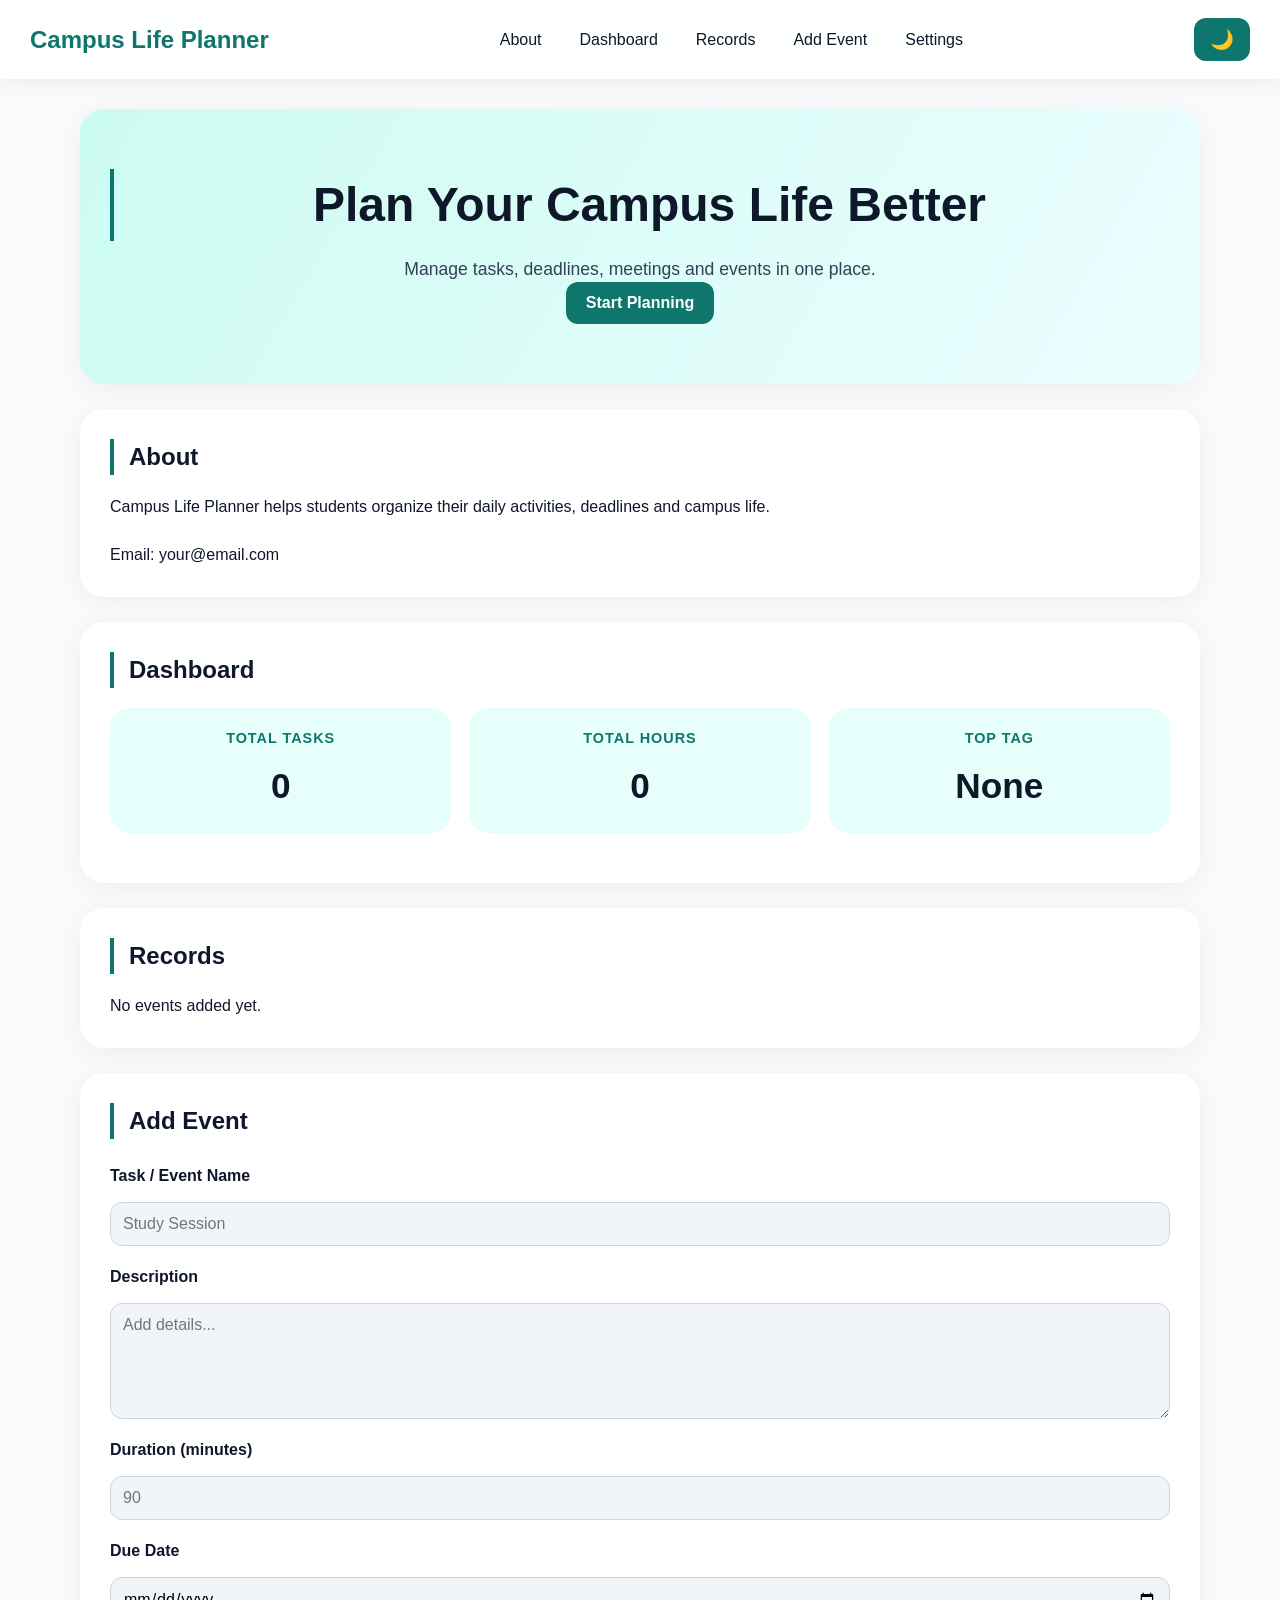
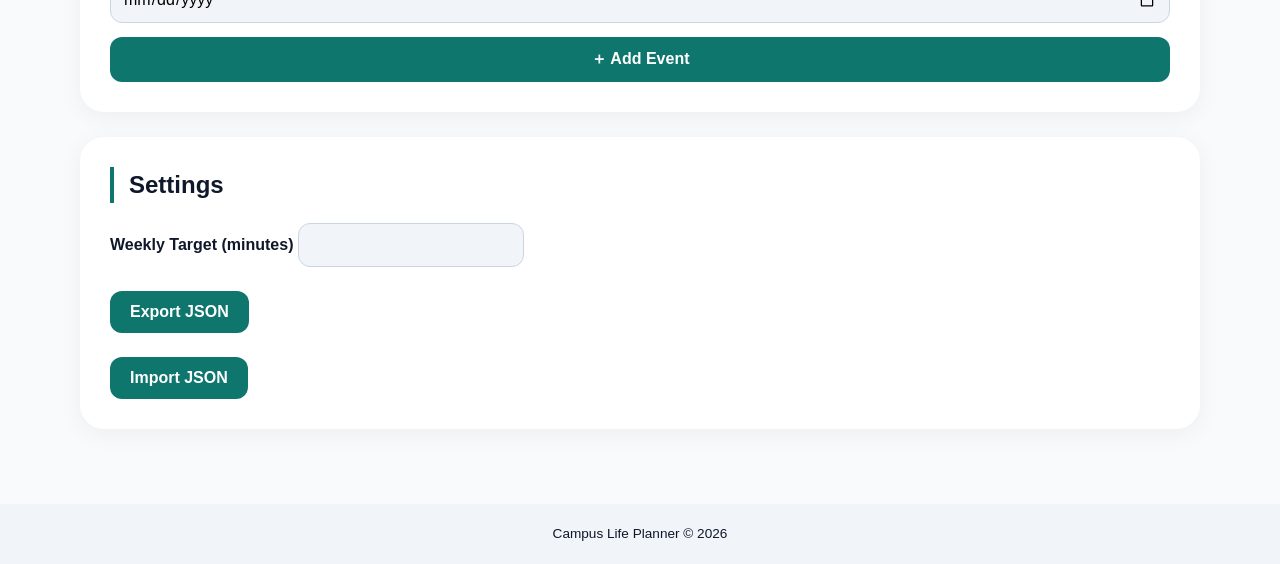
==== index.html @ 415747e6 "semantic html and css done" ====
<!DOCTYPE html>
<html lang="en">

<head>
<meta charset="UTF-8">
<meta name="viewport" content="width=device-width, initial-scale=1.0">
<title>Campus Life Planner</title>
<link rel="stylesheet" href="styles/main.css">
</head>

<body>

<a class="skip-link" href="#main">Skip to Content</a>

<header>
<h1>Campus Life Planner</h1>
<nav>
<ul>
<li><a href="#about">About</a></li>
<li><a href="#dashboard">Dashboard</a></li>
<li><a href="#records">Records</a></li>
<li><a href="#form">Add Event</a></li>
<li><a href="#settings">Settings</a></li>
</ul>
</nav>
<button id="themeToggle">🌙</button>
</header>

<main id="main">

<section class="hero">
  <h2>Plan Your Campus Life Better</h2>
  <p>Manage tasks, deadlines, meetings and events in one place.</p>
  <button onclick="document.getElementById('form').scrollIntoView({behavior: 'smooth'})">Start Planning</button>
</section>

<section id="about">
<h2>About</h2>
<p>Campus Life Planner helps students organize their daily activities, deadlines and campus life.</p>
<br>
<p>Email: your@email.com</p>
</section>

<section id="dashboard">
<h2>Dashboard</h2>
<div class="stats">
<article>
<h3>Total Tasks</h3>
<p>0</p>
</article>
<article>
<h3>Total Hours</h3>
<p>0</p>
</article>
<article>
<h3>Top Tag</h3>
<p>None</p>
</article>
</div>
</section>

<section id="records">
<h2>Records</h2>
<div class="record-list">
<p>No events added yet.</p>
</div>
</section>

<section id="form">
<h2>Add Event</h2>
<form>
<label for="title">Task / Event Name</label>
<input id="title" type="text" placeholder="Study Session">

<label for="description">Description</label>
<textarea id="description" rows="5" placeholder="Add details..."></textarea>

<label for="duration">Duration (minutes)</label>
<input id="duration" type="number" placeholder="90">

<label for="date">Due Date</label>
<input id="date" type="date">

<button type="submit">＋ Add Event</button>
</form>
</section>

<section id="settings">
<h2>Settings</h2>
<label for="target">Weekly Target (minutes)</label>
<input id="target" type="number">
<br>
<br>
<button>Export JSON</button>
<br>
<br>
<button>Import JSON</button>
</section>

</main>

<footer>
<p>Campus Life Planner © 2026</p>
</footer>

<script>
const themeToggle = document.getElementById("themeToggle")
themeToggle.onclick = () => {
document.body.classList.toggle("dark")
themeToggle.textContent = document.body.classList.contains("dark") ? "☀️" : "🌙"
}
</script>

</body>
</html>
---- styles/main.css ----
* {
  margin: 0;
  padding: 0;
  box-sizing: border-box;
}

html {
  scroll-behavior: smooth;
}

body {
  font-family: 'Segoe UI', sans-serif;
  background: #f8fafc;
  color: #0f172a;
  transition: background 0.3s, color 0.3s;
  line-height: 1.5;
}

/* Dark mode - FIXED for visibility */
body.dark {
  background: #0f172a;
  color: #e2e8f0;
}

body.dark header {
  background: #1e293bdd;
  backdrop-filter: blur(10px);
}

body.dark header h1 {
  color: #5eead4;
}

body.dark section {
  background: #1e293b;
  color: #e2e8f0;
}

body.dark .hero {
  background: linear-gradient(120deg, #0f766e, #134e4a);
  color: #f0fdfa;
}

body.dark .hero p {
  color: #ccfbf1;
}

body.dark input,
body.dark textarea,
body.dark select {
  background: #0f172a;
  color: #f1f5f9;
  border: 1px solid #334155;
}

body.dark input::placeholder,
body.dark textarea::placeholder {
  color: #94a3b8;
}

body.dark input:focus,
body.dark textarea:focus {
  outline: 2px solid #5eead4;
  background: #1e293b;
}

body.dark label {
  color: #cbd5e1;
}

body.dark article {
  background: #0f172a;
  color: #e2e8f0;
}

body.dark .record-card {
  background: #0f172a;
  border: 1px solid #334155;
}

body.dark .record-card mark {
  background: #fbbf24;
  color: #0f172a;
}

body.dark .error-message {
  color: #facc15;
}

body.dark .live-alert {
  background: #0f172a;
  border: 1px solid #5eead4;
  color: #5eead4;
}

body.dark button {
  background: #0f766e;
  color: white;
}

body.dark button:hover {
  background: #0d9488;
}

body.dark button.danger {
  background: #991b1b;
}

body.dark button.danger:hover {
  background: #b91c1c;
}

body.dark .note {
  color: #94a3b8;
}

body.dark footer {
  background: #1e293b;
  color: #94a3b8;
}

body.dark nav a:hover {
  background: #0f766e;
  color: white;
}

/* Sticky nav */
header {
  position: sticky;
  top: 0;
  z-index: 100;
  background: #ffffffdd;
  backdrop-filter: blur(10px);
  display: flex;
  justify-content: space-between;
  align-items: center;
  padding: 18px 30px;
  box-shadow: 0 3px 20px rgba(0, 0, 0, 0.06);
  flex-wrap: wrap;
  gap: 15px;
}

header h1 {
  color: #0f766e;
  font-size: 1.5rem;
}

nav ul {
  display: flex;
  gap: 18px;
  list-style: none;
  flex-wrap: wrap;
}

nav a {
  text-decoration: none;
  color: inherit;
  padding: 10px;
  border-radius: 10px;
  transition: background 0.2s;
}

nav a:hover {
  background: #dff7f5;
}

#themeToggle {
  border: none;
  background: #0f766e;
  color: white;
  padding: 10px 16px;
  border-radius: 12px;
  cursor: pointer;
  font-size: 1.2rem;
  transition: transform 0.2s;
}

#themeToggle:hover {
  transform: scale(1.05);
}

/* Skip link */
.skip-link {
  position: absolute;
  top: -40px;
  left: 0;
  background: #0f766e;
  color: white;
  padding: 8px 16px;
  z-index: 100;
  text-decoration: none;
  border-radius: 0 0 8px 0;
}

.skip-link:focus {
  top: 0;
}

/* Main */
main {
  max-width: 1200px;
  margin: auto;
  padding: 30px 20px;
}

/* Hero */
.hero {
  background: linear-gradient(120deg, #ccfbf1, #ecfeff);
  text-align: center;
  padding: 60px 30px;
  border-radius: 24px;
  margin-bottom: 25px;
  transition: transform 0.3s;
}

.hero h2 {
  font-size: 2.5rem;
  margin-bottom: 15px;
}

.hero p {
  font-size: 1.1rem;
  color: #334155;
}

/* Sections */
section {
  background: white;
  padding: 30px;
  border-radius: 24px;
  margin-bottom: 25px;
  box-shadow: 0 5px 25px rgba(0, 0, 0, 0.05);
  transition: transform 0.2s;
}

section:hover {
  transform: translateY(-2px);
}

section h2 {
  margin-bottom: 20px;
  color: inherit;
  border-left: 4px solid #0f766e;
  padding-left: 15px;
}

/* Dashboard stats */
.stats {
  display: grid;
  gap: 18px;
  margin-bottom: 20px;
}

article {
  background: #e6fffb;
  padding: 20px;
  border-radius: 20px;
  transition: transform 0.2s;
  text-align: center;
}

article:hover {
  transform: scale(1.02);
}

article h3 {
  font-size: 0.9rem;
  text-transform: uppercase;
  letter-spacing: 1px;
  margin-bottom: 10px;
  color: #0f766e;
}

body.dark article h3 {
  color: #5eead4;
}

article p {
  font-size: 2rem;
  font-weight: bold;
}

/* Search and sort bar */
.search-sort-bar {
  display: flex;
  flex-wrap: wrap;
  gap: 15px;
  margin-bottom: 20px;
  align-items: center;
  justify-content: space-between;
}

.search-sort-bar label {
  font-weight: 600;
}

#regexSearch {
  flex: 1;
  min-width: 200px;
  padding: 10px;
  border-radius: 12px;
  border: 1px solid #cbd5e1;
  background: white;
}

.sort-buttons {
  display: flex;
  gap: 8px;
  flex-wrap: wrap;
}

.sort-buttons button {
  background: #475569;
  padding: 8px 12px;
  font-size: 0.85rem;
}

.sort-buttons button:hover {
  background: #334155;
}

/* Record cards */
.record-list {
  margin-top: 20px;
}

.record-card {
  background: #f1f5f9;
  padding: 15px;
  border-radius: 16px;
  margin-bottom: 12px;
  transition: 0.2s;
}

.record-card:hover {
  transform: translateX(5px);
}

.record-card mark {
  background: #fde047;
  color: black;
  border-radius: 6px;
  padding: 2px 4px;
}

.record-card strong {
  font-size: 1.1rem;
}

.record-card small {
  display: inline-block;
  margin: 8px 0;
  color: #475569;
}

body.dark .record-card small {
  color: #94a3b8;
}

.record-actions {
  margin-top: 10px;
  display: flex;
  gap: 10px;
}

/* Form */
form {
  display: grid;
  gap: 14px;
}

label {
  font-weight: 600;
  margin-top: 5px;
}

input,
textarea,
select {
  padding: 12px;
  border-radius: 12px;
  border: 1px solid #cbd5e1;
  background: #f1f5f9;
  font-family: inherit;
  font-size: 1rem;
  transition: all 0.2s;
}

input:focus,
textarea:focus,
select:focus {
  outline: 2px solid #0f766e;
  background: white;
}

.error-message {
  color: #dc2626;
  font-size: 0.8rem;
  margin-top: -8px;
}

/* Buttons */
button {
  background: #0f766e;
  color: white;
  border: none;
  padding: 12px 20px;
  border-radius: 12px;
  cursor: pointer;
  font-size: 1rem;
  font-weight: 600;
  transition: all 0.2s;
}

button:hover {
  transform: translateY(-2px);
  background: #0d9488;
}

button.danger {
  background: #dc2626;
}

button.danger:hover {
  background: #b91c1c;
}

/* Live alert */
.live-alert {
  background: #dbeafe;
  padding: 12px;
  border-radius: 12px;
  margin-top: 15px;
  text-align: center;
  font-weight: 500;
  transition: all 0.2s;
}

/* Settings */
.note {
  font-size: 0.85rem;
  color: #475569;
  margin-top: 10px;
}

hr {
  margin: 20px 0;
  border: none;
  border-top: 1px solid #cbd5e1;
}

body.dark hr {
  border-color: #334155;
}

/* Footer */
footer {
  text-align: center;
  padding: 20px;
  background: #f1f5f9;
  margin-top: 20px;
  font-size: 0.85rem;
}

/* Responsive breakpoints */
@media (min-width: 768px) {
  .stats {
    grid-template-columns: repeat(3, 1fr);
  }
  
  .record-card {
    display: flex;
    justify-content: space-between;
    align-items: center;
  }
  
  .record-actions {
    margin-top: 0;
  }
  
  .hero h2 {
    font-size: 3rem;
  }
}

@media (max-width: 768px) {
  header {
    flex-direction: column;
    text-align: center;
  }
  
  nav ul {
    justify-content: center;
  }
  
  .hero {
    padding: 40px 20px;
  }
  
  .hero h2 {
    font-size: 1.8rem;
  }
  
  section {
    padding: 20px;
  }
  
  .stats article p {
    font-size: 1.5rem;
  }
}

@media (min-width: 1024px) {
  main {
    padding: 30px 40px;
  }
  
  .stats article p {
    font-size: 2.2rem;
  }
}

/* Animation for cards */
@keyframes fadeIn {
  from {
    opacity: 0;
    transform: translateY(10px);
  }
  to {
    opacity: 1;
    transform: translateY(0);
  }
}

.record-card {
  animation: fadeIn 0.3s ease-out;
}

/* Focus visible for accessibility */
:focus-visible {
  outline: 3px solid #0f766e;
  outline-offset: 2px;
  border-radius: 8px;
}
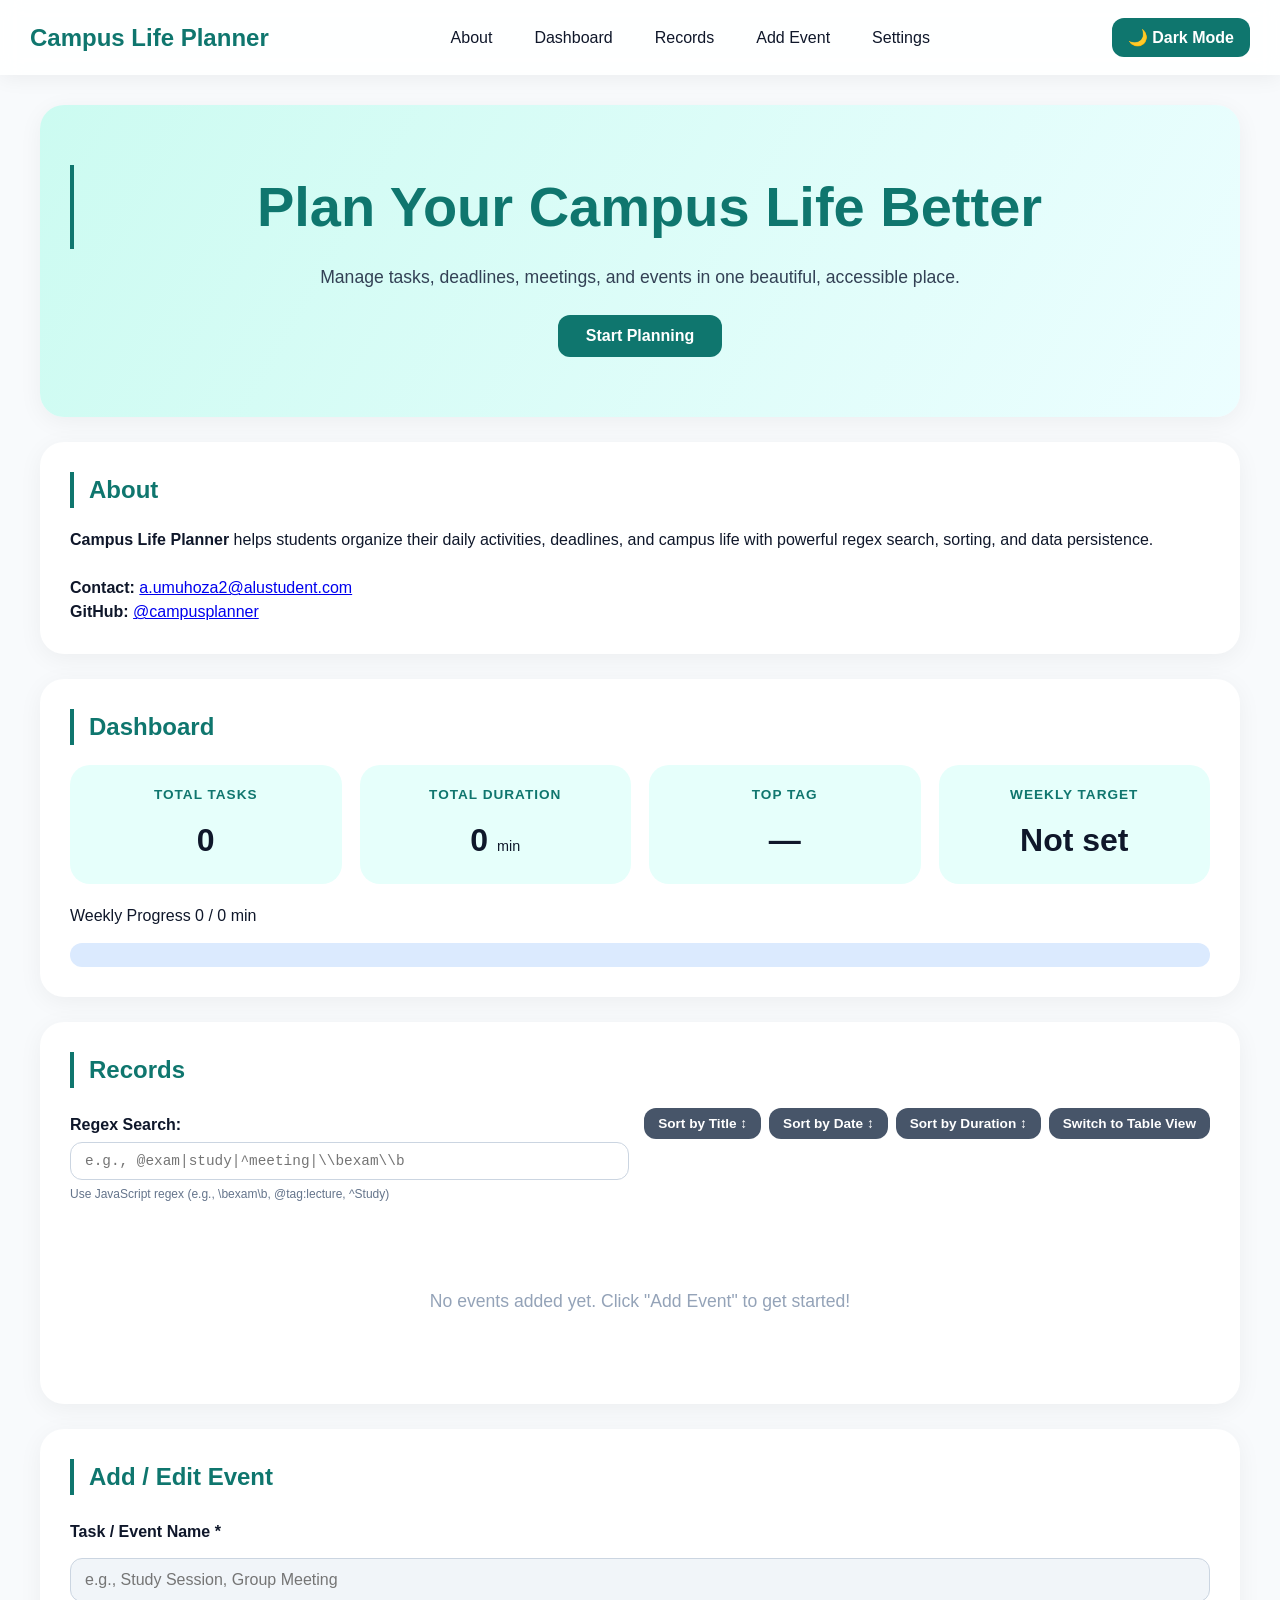
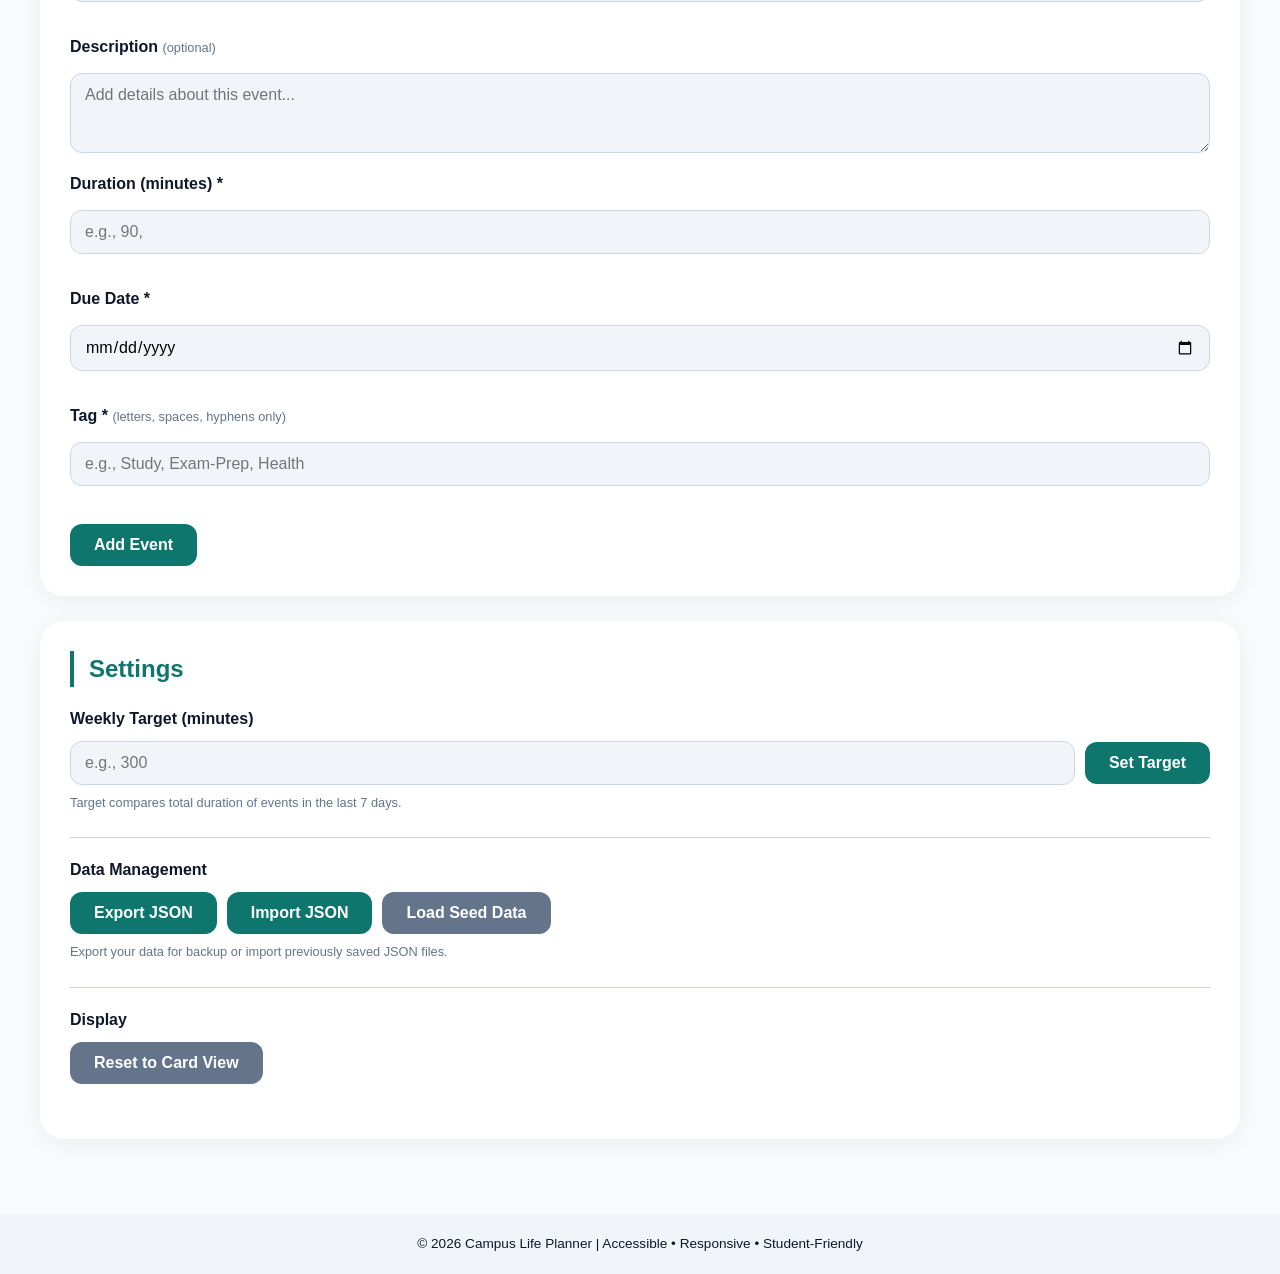
==== commit a04a4a3f: "Add stats dashboard" ====
--- a/index.html
+++ b/index.html
@@ -2,114 +2,211 @@
 <html lang="en">
 
 <head>
-<meta charset="UTF-8">
-<meta name="viewport" content="width=device-width, initial-scale=1.0">
-<title>Campus Life Planner</title>
-<link rel="stylesheet" href="styles/main.css">
+  <meta charset="UTF-8">
+  <meta name="viewport" content="width=device-width, initial-scale=1.0">
+  <meta name="description" content="Campus Life Planner - Organize your tasks, deadlines, and events">
+  <title>Campus Life Planner | Student Organization Tool</title>
+  <link rel="stylesheet" href="styles/main.css">
 </head>
 
 <body>
 
-<a class="skip-link" href="#main">Skip to Content</a>
-
-<header>
-<h1>Campus Life Planner</h1>
-<nav>
-<ul>
-<li><a href="#about">About</a></li>
-<li><a href="#dashboard">Dashboard</a></li>
-<li><a href="#records">Records</a></li>
-<li><a href="#form">Add Event</a></li>
-<li><a href="#settings">Settings</a></li>
-</ul>
-</nav>
-<button id="themeToggle">🌙</button>
-</header>
-
-<main id="main">
-
-<section class="hero">
-  <h2>Plan Your Campus Life Better</h2>
-  <p>Manage tasks, deadlines, meetings and events in one place.</p>
-  <button onclick="document.getElementById('form').scrollIntoView({behavior: 'smooth'})">Start Planning</button>
-</section>
-
-<section id="about">
-<h2>About</h2>
-<p>Campus Life Planner helps students organize their daily activities, deadlines and campus life.</p>
-<br>
-<p>Email: your@email.com</p>
-</section>
-
-<section id="dashboard">
-<h2>Dashboard</h2>
-<div class="stats">
-<article>
-<h3>Total Tasks</h3>
-<p>0</p>
-</article>
-<article>
-<h3>Total Hours</h3>
-<p>0</p>
-</article>
-<article>
-<h3>Top Tag</h3>
-<p>None</p>
-</article>
-</div>
-</section>
-
-<section id="records">
-<h2>Records</h2>
-<div class="record-list">
-<p>No events added yet.</p>
-</div>
-</section>
-
-<section id="form">
-<h2>Add Event</h2>
-<form>
-<label for="title">Task / Event Name</label>
-<input id="title" type="text" placeholder="Study Session">
-
-<label for="description">Description</label>
-<textarea id="description" rows="5" placeholder="Add details..."></textarea>
-
-<label for="duration">Duration (minutes)</label>
-<input id="duration" type="number" placeholder="90">
-
-<label for="date">Due Date</label>
-<input id="date" type="date">
-
-<button type="submit">＋ Add Event</button>
-</form>
-</section>
-
-<section id="settings">
-<h2>Settings</h2>
-<label for="target">Weekly Target (minutes)</label>
-<input id="target" type="number">
-<br>
-<br>
-<button>Export JSON</button>
-<br>
-<br>
-<button>Import JSON</button>
-</section>
-
-</main>
-
-<footer>
-<p>Campus Life Planner © 2026</p>
-</footer>
-
-<script>
-const themeToggle = document.getElementById("themeToggle")
-themeToggle.onclick = () => {
-document.body.classList.toggle("dark")
-themeToggle.textContent = document.body.classList.contains("dark") ? "☀️" : "🌙"
-}
+  <a class="skip-link" href="#main">Skip to Content</a>
+
+  <header>
+    <h1> Campus Life Planner</h1>
+    <nav aria-label="Main navigation">
+      <ul>
+        <li><a href="#about">About</a></li>
+        <li><a href="#dashboard">Dashboard</a></li>
+        <li><a href="#records">Records</a></li>
+        <li><a href="#form">Add Event</a></li>
+        <li><a href="#settings">Settings</a></li>
+      </ul>
+    </nav>
+    <button id="themeToggle" aria-label="Toggle dark mode">🌙 Dark Mode</button>
+  </header>
+
+  <main id="main">
+
+    <section class="hero" aria-label="Welcome section">
+      <h2>Plan Your Campus Life Better</h2>
+      <p>Manage tasks, deadlines, meetings, and events in one beautiful, accessible place.</p>
+      <button onclick="document.getElementById('form').scrollIntoView({behavior: 'smooth'})" aria-label="Start planning now">
+         Start Planning
+      </button>
+    </section>
+
+    <section id="about" aria-labelledby="about-heading">
+      <h2 id="about-heading">About</h2>
+      <p><strong>Campus Life Planner</strong> helps students organize their daily activities, deadlines, and campus life with powerful regex search, sorting, and data persistence.</p>
+      <br>
+      <p> <strong>Contact:</strong> <a href="mailto:a.umuhoza2@alustudent.com">a.umuhoza2@alustudent.com</a></p>
+      <p> <strong>GitHub:</strong> <a href="https://github.com/tinnah13" target="_blank" rel="noopener noreferrer">@campusplanner</a></p>
+     
+    </section>
+
+    <!-- ========== M5 DASHBOARD WITH STATS, PROGRESS BAR, AND CHART ========== -->
+    <section id="dashboard" aria-labelledby="dashboard-heading">
+      <h2 id="dashboard-heading">Dashboard</h2>
+      
+      <!-- Stats Grid - 4 cards -->
+      <div class="stats" id="statsContainer">
+        <article>
+          <h3>Total Tasks</h3>
+          <p id="totalTasks">0</p>
+        </article>
+        <article>
+          <h3>Total Duration</h3>
+          <p id="totalDuration">0 <span class="unit">min</span></p>
+        </article>
+        <article>
+          <h3>Top Tag</h3>
+          <p id="topTag">—</p>
+        </article>
+        <article>
+          <h3>Weekly Target</h3>
+          <p id="targetStatus">Not set</p>
+        </article>
+      </div>
+      
+      <!-- Progress Bar Section -->
+      <div class="progress-section" id="progressSection">
+        <div class="progress-header">
+          <span> Weekly Progress</span>
+          <span id="progressText" class="progress-text">0 / 0 min</span>
+        </div>
+        <div class="progress-bar-container" role="progressbar" aria-valuemin="0" aria-valuemax="100" aria-valuenow="0" id="progressBar">
+          <div class="progress-fill" id="progressFill"></div>
+        </div>
+        <div id="trendIndicator" class="trend-indicator"></div>
+      </div>
+      
+      <!-- Weekly Bar Chart -->
+      <div id="weeklyChart" class="weekly-chart"></div>
+      
+      <!-- ARIA Live Alert for announcements -->
+      <div aria-live="polite" id="liveAlert" class="live-alert"></div>
+    </section>
+
+    <section id="records" aria-labelledby="records-heading">
+      <h2 id="records-heading">Records</h2>
+      <div class="search-sort-bar">
+        <div class="search-group">
+          <label for="regexSearch"> Regex Search:</label>
+          <input type="text" id="regexSearch" placeholder="e.g., @exam|study|^meeting|\\bexam\\b" aria-describedby="searchHelp">
+          <small id="searchHelp">Use JavaScript regex (e.g., \bexam\b, @tag:lecture, ^Study)</small>
+        </div>
+        <div class="sort-buttons">
+          <button data-sort="title" aria-label="Sort by title"> Sort by Title ↕</button>
+          <button data-sort="date" aria-label="Sort by date"> Sort by Date ↕</button>
+          <button data-sort="duration" aria-label="Sort by duration"> Sort by Duration ↕</button>
+          <button id="toggleViewBtn" class="view-toggle" aria-label="Toggle between card and table view"> Switch to Table View</button>
+        </div>
+      </div>
+      <div id="recordsList" class="record-list" role="region" aria-label="Event records list">
+        <div class="empty-state"> No events added yet. Click "Add Event" to get started!</div>
+      </div>
+    </section>
+
+    <section id="form" aria-labelledby="form-heading">
+      <h2 id="form-heading">Add / Edit Event</h2>
+      <form id="eventForm" novalidate>
+        <input type="hidden" id="editId">
+        
+        <label for="title">Task / Event Name *</label>
+        <input id="title" type="text" placeholder="e.g., Study Session, Group Meeting" required aria-required="true">
+        <div class="error-message" id="titleError" aria-live="polite"></div>
+
+        <label for="description">Description <span class="optional">(optional)</span></label>
+        <textarea id="description" rows="3" placeholder="Add details about this event..."></textarea>
+
+        <label for="duration">Duration (minutes) *</label>
+        <input id="duration" type="number" step="0.01" placeholder="e.g., 90, " required aria-required="true">
+        <div class="error-message" id="durationError" aria-live="polite"></div>
+
+        <label for="date">Due Date *</label>
+        <input id="date" type="date" required aria-required="true">
+        <div class="error-message" id="dateError" aria-live="polite"></div>
+
+        <label for="tag">Tag * <span class="optional">(letters, spaces, hyphens only)</span></label>
+        <input id="tag" type="text" placeholder="e.g., Study, Exam-Prep, Health" required aria-required="true">
+        <div class="error-message" id="tagError" aria-live="polite"></div>
+
+        <div class="form-buttons">
+          <button type="submit" id="submitBtn"> Add Event</button>
+          <button type="button" id="cancelEditBtn" class="secondary" style="display:none;"> Cancel Edit</button>
+        </div>
+      </form>
+    </section>
+
+    <section id="settings" aria-labelledby="settings-heading">
+      <h2 id="settings-heading">Settings</h2>
+      
+      <div class="setting-group">
+        <label for="weeklyTarget"> Weekly Target (minutes)</label>
+        <div class="setting-input-group">
+          <input id="weeklyTarget" type="number" placeholder="e.g., 300" min="0" step="10">
+          <button id="setTargetBtn">Set Target</button>
+        </div>
+        <small class="note">Target compares total duration of events in the last 7 days.</small>
+      </div>
+
+      <hr>
+
+      <div class="setting-group">
+        <label> Data Management</label>
+        <div class="button-group">
+          <button id="exportBtn"> Export JSON</button>
+          <button id="importBtn"> Import JSON</button>
+          <input type="file" id="importFileInput" accept=".json" style="display:none">
+          <button id="seedDataBtn" class="secondary"> Load Seed Data</button>
+        </div>
+        <small class="note">Export your data for backup or import previously saved JSON files.</small>
+      </div>
+
+      <hr>
+
+      <div class="setting-group">
+        <label> Display</label>
+        <div class="button-group">
+          <button id="resetViewBtn"> Reset to Card View</button>
+        </div>
+      </div>
+    </section>
+
+  </main>
+
+  <footer>
+    <p>© 2026 Campus Life Planner | Accessible • Responsive • Student-Friendly</p>
+  </footer>
+
+  <script type="module" src="scripts/main.js"></script>
+  <script>
+  // Dark mode toggle
+  const themeToggle = document.getElementById('themeToggle');
+  
+  if (themeToggle) {
+    themeToggle.addEventListener('click', () => {
+      document.body.classList.toggle('dark');
+      
+      // Change button text
+      if (document.body.classList.contains('dark')) {
+        themeToggle.textContent = '☀️ Light Mode';
+        localStorage.setItem('theme', 'dark');
+      } else {
+        themeToggle.textContent = '🌙 Dark Mode';
+        localStorage.setItem('theme', 'light');
+      }
+    });
+    
+    // Load saved preference
+    if (localStorage.getItem('theme') === 'dark') {
+      document.body.classList.add('dark');
+      themeToggle.textContent = '☀️ Light Mode';
+    }
+  }
 </script>
-
 </body>
+
 </html>
--- a/styles/main.css
+++ b/styles/main.css
@@ -9,14 +9,14 @@
 }
 
 body {
-  font-family: 'Segoe UI', sans-serif;
+  font-family: 'Segoe UI', Tahoma, Geneva, Verdana, sans-serif;
   background: #f8fafc;
   color: #0f172a;
-  transition: background 0.3s, color 0.3s;
+  transition: background 0.3s ease, color 0.3s ease;
   line-height: 1.5;
 }
 
-/* Dark mode - FIXED for visibility */
+/* ========== DARK MODE - FULLY VISIBLE ========== */
 body.dark {
   background: #0f172a;
   color: #e2e8f0;
@@ -25,15 +25,26 @@
 body.dark header {
   background: #1e293bdd;
   backdrop-filter: blur(10px);
+  border-bottom: 1px solid #334155;
 }
 
 body.dark header h1 {
   color: #5eead4;
+}
+
+body.dark nav a {
+  color: #e2e8f0;
+}
+
+body.dark nav a:hover {
+  background: #0f766e;
+  color: white;
 }
 
 body.dark section {
   background: #1e293b;
   color: #e2e8f0;
+  box-shadow: 0 5px 25px rgba(0, 0, 0, 0.3);
 }
 
 body.dark .hero {
@@ -43,6 +54,10 @@
 
 body.dark .hero p {
   color: #ccfbf1;
+}
+
+body.dark label {
+  color: #cbd5e1;
 }
 
 body.dark input,
@@ -59,18 +74,21 @@
 }
 
 body.dark input:focus,
-body.dark textarea:focus {
+body.dark textarea:focus,
+body.dark select:focus {
   outline: 2px solid #5eead4;
   background: #1e293b;
-}
-
-body.dark label {
-  color: #cbd5e1;
+  border-color: #5eead4;
 }
 
 body.dark article {
   background: #0f172a;
   color: #e2e8f0;
+  border: 1px solid #334155;
+}
+
+body.dark article h3 {
+  color: #5eead4;
 }
 
 body.dark .record-card {
@@ -78,9 +96,16 @@
   border: 1px solid #334155;
 }
 
-body.dark .record-card mark {
+body.dark .record-card small {
+  color: #94a3b8;
+}
+
+body.dark .record-card mark,
+body.dark .highlight {
   background: #fbbf24;
   color: #0f172a;
+  padding: 2px 6px;
+  border-radius: 6px;
 }
 
 body.dark .error-message {
@@ -102,12 +127,24 @@
   background: #0d9488;
 }
 
-body.dark button.danger {
+body.dark button.danger,
+body.dark .delete-btn,
+body.dark .delete-btn-small {
   background: #991b1b;
 }
 
-body.dark button.danger:hover {
+body.dark button.danger:hover,
+body.dark .delete-btn:hover,
+body.dark .delete-btn-small:hover {
   background: #b91c1c;
+}
+
+body.dark button.secondary {
+  background: #334155;
+}
+
+body.dark button.secondary:hover {
+  background: #475569;
 }
 
 body.dark .note {
@@ -119,12 +156,49 @@
   color: #94a3b8;
 }
 
-body.dark nav a:hover {
+body.dark hr {
+  border-color: #334155;
+}
+
+body.dark .sort-buttons button {
+  background: #334155;
+}
+
+body.dark .sort-buttons button:hover {
+  background: #475569;
+}
+
+body.dark .records-table {
+  background: #1e293b;
+}
+
+body.dark .records-table th,
+body.dark .records-table td {
+  border-bottom-color: #334155;
+}
+
+body.dark .records-table th {
+  background: #0f172a;
+}
+
+body.dark .records-table th:hover {
+  background: #334155;
+}
+
+body.dark .records-table .tag-badge {
   background: #0f766e;
   color: white;
 }
 
-/* Sticky nav */
+body.dark .records-table .desc-cell {
+  color: #94a3b8;
+}
+
+body.dark .empty-state {
+  color: #64748b;
+}
+
+/* ========== HEADER & NAVIGATION ========== */
 header {
   position: sticky;
   top: 0;
@@ -143,6 +217,7 @@
 header h1 {
   color: #0f766e;
   font-size: 1.5rem;
+  font-weight: 700;
 }
 
 nav ul {
@@ -154,14 +229,21 @@
 
 nav a {
   text-decoration: none;
-  color: inherit;
-  padding: 10px;
+  color: #0f172a;
+  padding: 8px 12px;
   border-radius: 10px;
-  transition: background 0.2s;
+  transition: background 0.2s, color 0.2s;
+  font-weight: 500;
 }
 
 nav a:hover {
   background: #dff7f5;
+  color: #0f766e;
+}
+
+nav a:focus-visible {
+  outline: 2px solid #0f766e;
+  outline-offset: 2px;
 }
 
 #themeToggle {
@@ -171,15 +253,16 @@
   padding: 10px 16px;
   border-radius: 12px;
   cursor: pointer;
-  font-size: 1.2rem;
-  transition: transform 0.2s;
+  font-size: 1rem;
+  transition: transform 0.2s, background 0.2s;
 }
 
 #themeToggle:hover {
   transform: scale(1.05);
-}
-
-/* Skip link */
+  background: #0d9488;
+}
+
+/* ========== SKIP LINK (ACCESSIBILITY) ========== */
 .skip-link {
   position: absolute;
   top: -40px;
@@ -190,20 +273,21 @@
   z-index: 100;
   text-decoration: none;
   border-radius: 0 0 8px 0;
+  font-weight: 600;
 }
 
 .skip-link:focus {
   top: 0;
 }
 
-/* Main */
+/* ========== MAIN CONTENT ========== */
 main {
-  max-width: 1200px;
-  margin: auto;
+  max-width: 1400px;
+  margin: 0 auto;
   padding: 30px 20px;
 }
 
-/* Hero */
+/* ========== HERO SECTION ========== */
 .hero {
   background: linear-gradient(120deg, #ccfbf1, #ecfeff);
   text-align: center;
@@ -213,9 +297,14 @@
   transition: transform 0.3s;
 }
 
+.hero:hover {
+  transform: translateY(-3px);
+}
+
 .hero h2 {
   font-size: 2.5rem;
   margin-bottom: 15px;
+  color: #0f766e;
 }
 
 .hero p {
@@ -223,7 +312,14 @@
   color: #334155;
 }
 
-/* Sections */
+.hero button {
+  margin-top: 25px;
+  background: #0f766e;
+  padding: 12px 28px;
+  font-size: 1rem;
+}
+
+/* ========== SECTIONS ========== */
 section {
   background: white;
   padding: 30px;
@@ -239,12 +335,12 @@
 
 section h2 {
   margin-bottom: 20px;
-  color: inherit;
+  color: #0f766e;
   border-left: 4px solid #0f766e;
   padding-left: 15px;
 }
 
-/* Dashboard stats */
+/* ========== DASHBOARD STATS ========== */
 .stats {
   display: grid;
   gap: 18px;
@@ -264,106 +360,239 @@
 }
 
 article h3 {
-  font-size: 0.9rem;
+  font-size: 0.85rem;
   text-transform: uppercase;
   letter-spacing: 1px;
   margin-bottom: 10px;
   color: #0f766e;
-}
-
-body.dark article h3 {
-  color: #5eead4;
+  font-weight: 700;
 }
 
 article p {
   font-size: 2rem;
   font-weight: bold;
-}
-
-/* Search and sort bar */
+  color: inherit;
+}
+
+.unit {
+  font-size: 0.9rem;
+  font-weight: normal;
+}
+
+/* ========== SEARCH & SORT BAR ========== */
 .search-sort-bar {
   display: flex;
   flex-wrap: wrap;
   gap: 15px;
-  margin-bottom: 20px;
-  align-items: center;
+  margin-bottom: 25px;
+  align-items: flex-start;
   justify-content: space-between;
 }
 
-.search-sort-bar label {
+.search-group {
+  flex: 2;
+  min-width: 250px;
+}
+
+.search-group label {
+  display: block;
   font-weight: 600;
+  margin-bottom: 5px;
 }
 
 #regexSearch {
-  flex: 1;
-  min-width: 200px;
-  padding: 10px;
+  width: 100%;
+  padding: 10px 14px;
   border-radius: 12px;
   border: 1px solid #cbd5e1;
   background: white;
+  font-family: monospace;
+  font-size: 0.9rem;
+}
+
+#regexSearch:focus {
+  outline: 2px solid #0f766e;
+  border-color: transparent;
+}
+
+#searchHelp {
+  display: block;
+  font-size: 0.75rem;
+  color: #64748b;
+  margin-top: 5px;
 }
 
 .sort-buttons {
   display: flex;
   gap: 8px;
   flex-wrap: wrap;
-}
-
-.sort-buttons button {
+  align-items: center;
+}
+
+.sort-buttons button,
+.view-toggle {
   background: #475569;
-  padding: 8px 12px;
+  padding: 8px 14px;
   font-size: 0.85rem;
 }
 
-.sort-buttons button:hover {
+.sort-buttons button:hover,
+.view-toggle:hover {
   background: #334155;
-}
-
-/* Record cards */
+  transform: translateY(-1px);
+}
+
+/* ========== RECORD CARDS ========== */
 .record-list {
   margin-top: 20px;
 }
 
 .record-card {
   background: #f1f5f9;
-  padding: 15px;
+  padding: 18px;
   border-radius: 16px;
   margin-bottom: 12px;
-  transition: 0.2s;
+  transition: all 0.2s;
+  animation: fadeIn 0.3s ease-out;
+  display: flex;
+  justify-content: space-between;
+  align-items: center;
+  flex-wrap: wrap;
+  gap: 15px;
 }
 
 .record-card:hover {
   transform: translateX(5px);
-}
-
-.record-card mark {
-  background: #fde047;
-  color: black;
-  border-radius: 6px;
-  padding: 2px 4px;
-}
-
-.record-card strong {
+  box-shadow: 0 2px 8px rgba(0, 0, 0, 0.1);
+}
+
+.record-content {
+  flex: 1;
+}
+
+.record-title {
   font-size: 1.1rem;
-}
-
-.record-card small {
-  display: inline-block;
+  font-weight: 700;
+  display: block;
+  margin-bottom: 8px;
+  color: #0f766e;
+}
+
+body.dark .record-title {
+  color: #5eead4;
+}
+
+.record-meta {
+  display: flex;
+  flex-wrap: wrap;
+  gap: 15px;
   margin: 8px 0;
+  font-size: 0.85rem;
+}
+
+.record-date,
+.record-duration,
+.record-tag {
+  display: inline-flex;
+  align-items: center;
+  gap: 4px;
+}
+
+.record-desc {
+  margin-top: 8px;
+  font-size: 0.9rem;
   color: #475569;
 }
 
-body.dark .record-card small {
+body.dark .record-desc {
   color: #94a3b8;
 }
 
 .record-actions {
-  margin-top: 10px;
   display: flex;
   gap: 10px;
 }
 
-/* Form */
+.record-actions button {
+  padding: 6px 14px;
+  font-size: 0.85rem;
+}
+
+/* Highlight matches */
+mark,
+.highlight {
+  background: #fde047;
+  color: #0f172a;
+  padding: 2px 6px;
+  border-radius: 6px;
+  font-weight: 600;
+}
+
+/* ========== TABLE VIEW STYLES ========== */
+.table-wrapper {
+  overflow-x: auto;
+  border-radius: 16px;
+}
+
+.records-table {
+  width: 100%;
+  border-collapse: collapse;
+  background: white;
+  border-radius: 16px;
+  overflow: hidden;
+}
+
+.records-table th,
+.records-table td {
+  padding: 12px 15px;
+  text-align: left;
+  border-bottom: 1px solid #e2e8f0;
+}
+
+.records-table th {
+  background: #f1f5f9;
+  font-weight: 600;
+  cursor: pointer;
+  user-select: none;
+  transition: background 0.2s;
+}
+
+.records-table th:hover {
+  background: #e2e8f0;
+}
+
+.sortable::after {
+  content: " ↕";
+  opacity: 0.5;
+}
+
+.records-table .tag-badge {
+  display: inline-block;
+  background: #e6fffb;
+  padding: 4px 10px;
+  border-radius: 20px;
+  font-size: 0.8rem;
+  font-weight: 500;
+}
+
+.records-table .desc-cell {
+  max-width: 250px;
+  font-size: 0.85rem;
+  color: #475569;
+}
+
+.action-cell {
+  white-space: nowrap;
+}
+
+.edit-btn-small,
+.delete-btn-small {
+  padding: 4px 8px;
+  font-size: 0.8rem;
+  margin: 0 2px;
+}
+
+/* ========== FORM STYLES ========== */
 form {
   display: grid;
   gap: 14px;
@@ -374,10 +603,16 @@
   margin-top: 5px;
 }
 
+.optional {
+  font-weight: normal;
+  font-size: 0.8rem;
+  color: #64748b;
+}
+
 input,
 textarea,
 select {
-  padding: 12px;
+  padding: 12px 14px;
   border-radius: 12px;
   border: 1px solid #cbd5e1;
   background: #f1f5f9;
@@ -389,22 +624,31 @@
 input:focus,
 textarea:focus,
 select:focus {
-  outline: 2px solid #0f766e;
-  background: white;
+  outline: none;
+  border-color: #0f766e;
+  box-shadow: 0 0 0 3px rgba(15, 118, 110, 0.1);
 }
 
 .error-message {
   color: #dc2626;
   font-size: 0.8rem;
   margin-top: -8px;
-}
-
-/* Buttons */
+  font-weight: 500;
+}
+
+.form-buttons {
+  display: flex;
+  gap: 12px;
+  margin-top: 10px;
+  flex-wrap: wrap;
+}
+
+/* ========== BUTTONS ========== */
 button {
   background: #0f766e;
   color: white;
   border: none;
-  padding: 12px 20px;
+  padding: 12px 24px;
   border-radius: 12px;
   cursor: pointer;
   font-size: 1rem;
@@ -417,15 +661,83 @@
   background: #0d9488;
 }
 
-button.danger {
+button:active {
+  transform: translateY(0);
+}
+
+button.danger,
+.delete-btn,
+.delete-btn-small {
   background: #dc2626;
 }
 
-button.danger:hover {
+button.danger:hover,
+.delete-btn:hover,
+.delete-btn-small:hover {
   background: #b91c1c;
 }
 
-/* Live alert */
+button.secondary,
+#cancelEditBtn,
+#seedDataBtn,
+#resetViewBtn {
+  background: #64748b;
+}
+
+button.secondary:hover,
+#cancelEditBtn:hover,
+#seedDataBtn:hover,
+#resetViewBtn:hover {
+  background: #475569;
+}
+
+#cancelEditBtn {
+  display: none;
+}
+
+/* ========== SETTINGS SECTION ========== */
+.setting-group {
+  margin-bottom: 25px;
+}
+
+.setting-group label {
+  display: block;
+  margin-bottom: 10px;
+  font-weight: 700;
+}
+
+.setting-input-group {
+  display: flex;
+  gap: 10px;
+  flex-wrap: wrap;
+  align-items: center;
+}
+
+.setting-input-group input {
+  flex: 1;
+  min-width: 150px;
+}
+
+.button-group {
+  display: flex;
+  gap: 10px;
+  flex-wrap: wrap;
+}
+
+.note {
+  display: block;
+  font-size: 0.8rem;
+  color: #64748b;
+  margin-top: 8px;
+}
+
+hr {
+  margin: 20px 0;
+  border: none;
+  border-top: 1px solid #cbd5e1;
+}
+
+/* ========== LIVE ALERT (ARIA) ========== */
 .live-alert {
   background: #dbeafe;
   padding: 12px;
@@ -436,24 +748,7 @@
   transition: all 0.2s;
 }
 
-/* Settings */
-.note {
-  font-size: 0.85rem;
-  color: #475569;
-  margin-top: 10px;
-}
-
-hr {
-  margin: 20px 0;
-  border: none;
-  border-top: 1px solid #cbd5e1;
-}
-
-body.dark hr {
-  border-color: #334155;
-}
-
-/* Footer */
+/* ========== FOOTER ========== */
 footer {
   text-align: center;
   padding: 20px;
@@ -462,20 +757,43 @@
   font-size: 0.85rem;
 }
 
-/* Responsive breakpoints */
+/* ========== EMPTY STATE ========== */
+.empty-state {
+  text-align: center;
+  padding: 60px 20px;
+  color: #94a3b8;
+  font-size: 1.1rem;
+}
+
+/* ========== ANIMATIONS ========== */
+@keyframes fadeIn {
+  from {
+    opacity: 0;
+    transform: translateY(10px);
+  }
+  to {
+    opacity: 1;
+    transform: translateY(0);
+  }
+}
+
+.record-card,
+.records-table tr {
+  animation: fadeIn 0.3s ease-out;
+}
+
+/* ========== FOCUS VISIBLE (ACCESSIBILITY) ========== */
+:focus-visible {
+  outline: 3px solid #0f766e;
+  outline-offset: 2px;
+  border-radius: 8px;
+}
+
+/* ========== RESPONSIVE BREAKPOINTS ========== */
+/* Tablet (768px and up) */
 @media (min-width: 768px) {
   .stats {
-    grid-template-columns: repeat(3, 1fr);
-  }
-  
-  .record-card {
-    display: flex;
-    justify-content: space-between;
-    align-items: center;
-  }
-  
-  .record-actions {
-    margin-top: 0;
+    grid-template-columns: repeat(2, 1fr);
   }
   
   .hero h2 {
@@ -483,14 +801,37 @@
   }
 }
 
+/* Desktop (1024px and up) */
+@media (min-width: 1024px) {
+  .stats {
+    grid-template-columns: repeat(4, 1fr);
+  }
+  
+  main {
+    padding: 30px 40px;
+  }
+  
+  .hero h2 {
+    font-size: 3.5rem;
+  }
+}
+
+/* Mobile (up to 768px) */
 @media (max-width: 768px) {
   header {
     flex-direction: column;
     text-align: center;
+    padding: 15px 20px;
   }
   
   nav ul {
     justify-content: center;
+    gap: 12px;
+  }
+  
+  nav a {
+    padding: 6px 10px;
+    font-size: 0.9rem;
   }
   
   .hero {
@@ -505,40 +846,82 @@
     padding: 20px;
   }
   
+  .stats {
+    grid-template-columns: 1fr;
+  }
+  
   .stats article p {
     font-size: 1.5rem;
   }
-}
-
-@media (min-width: 1024px) {
-  main {
-    padding: 30px 40px;
-  }
-  
-  .stats article p {
-    font-size: 2.2rem;
-  }
-}
-
-/* Animation for cards */
-@keyframes fadeIn {
-  from {
-    opacity: 0;
-    transform: translateY(10px);
-  }
-  to {
-    opacity: 1;
-    transform: translateY(0);
-  }
-}
-
-.record-card {
-  animation: fadeIn 0.3s ease-out;
-}
-
-/* Focus visible for accessibility */
-:focus-visible {
-  outline: 3px solid #0f766e;
-  outline-offset: 2px;
-  border-radius: 8px;
+  
+  .record-card {
+    flex-direction: column;
+    align-items: stretch;
+  }
+  
+  .record-actions {
+    justify-content: flex-end;
+  }
+  
+  .search-sort-bar {
+    flex-direction: column;
+  }
+  
+  .sort-buttons {
+    width: 100%;
+    justify-content: center;
+  }
+  
+  .records-table th,
+  .records-table td {
+    padding: 8px 10px;
+    font-size: 0.8rem;
+  }
+  
+  .desc-cell {
+    display: none;
+  }
+  
+  .button-group {
+    flex-direction: column;
+  }
+  
+  .button-group button {
+    width: 100%;
+  }
+  
+  .setting-input-group {
+    flex-direction: column;
+  }
+  
+  .setting-input-group input,
+  .setting-input-group button {
+    width: 100%;
+  }
+}
+
+/* Small mobile (up to 480px) */
+@media (max-width: 480px) {
+  .record-meta {
+    flex-direction: column;
+    gap: 5px;
+  }
+  
+  .sort-buttons {
+    flex-direction: column;
+  }
+  
+  .sort-buttons button {
+    width: 100%;
+  }
+  
+  .records-table .action-cell {
+    white-space: normal;
+  }
+  
+  .edit-btn-small,
+  .delete-btn-small {
+    display: inline-block;
+    margin: 2px;
+  }
 }
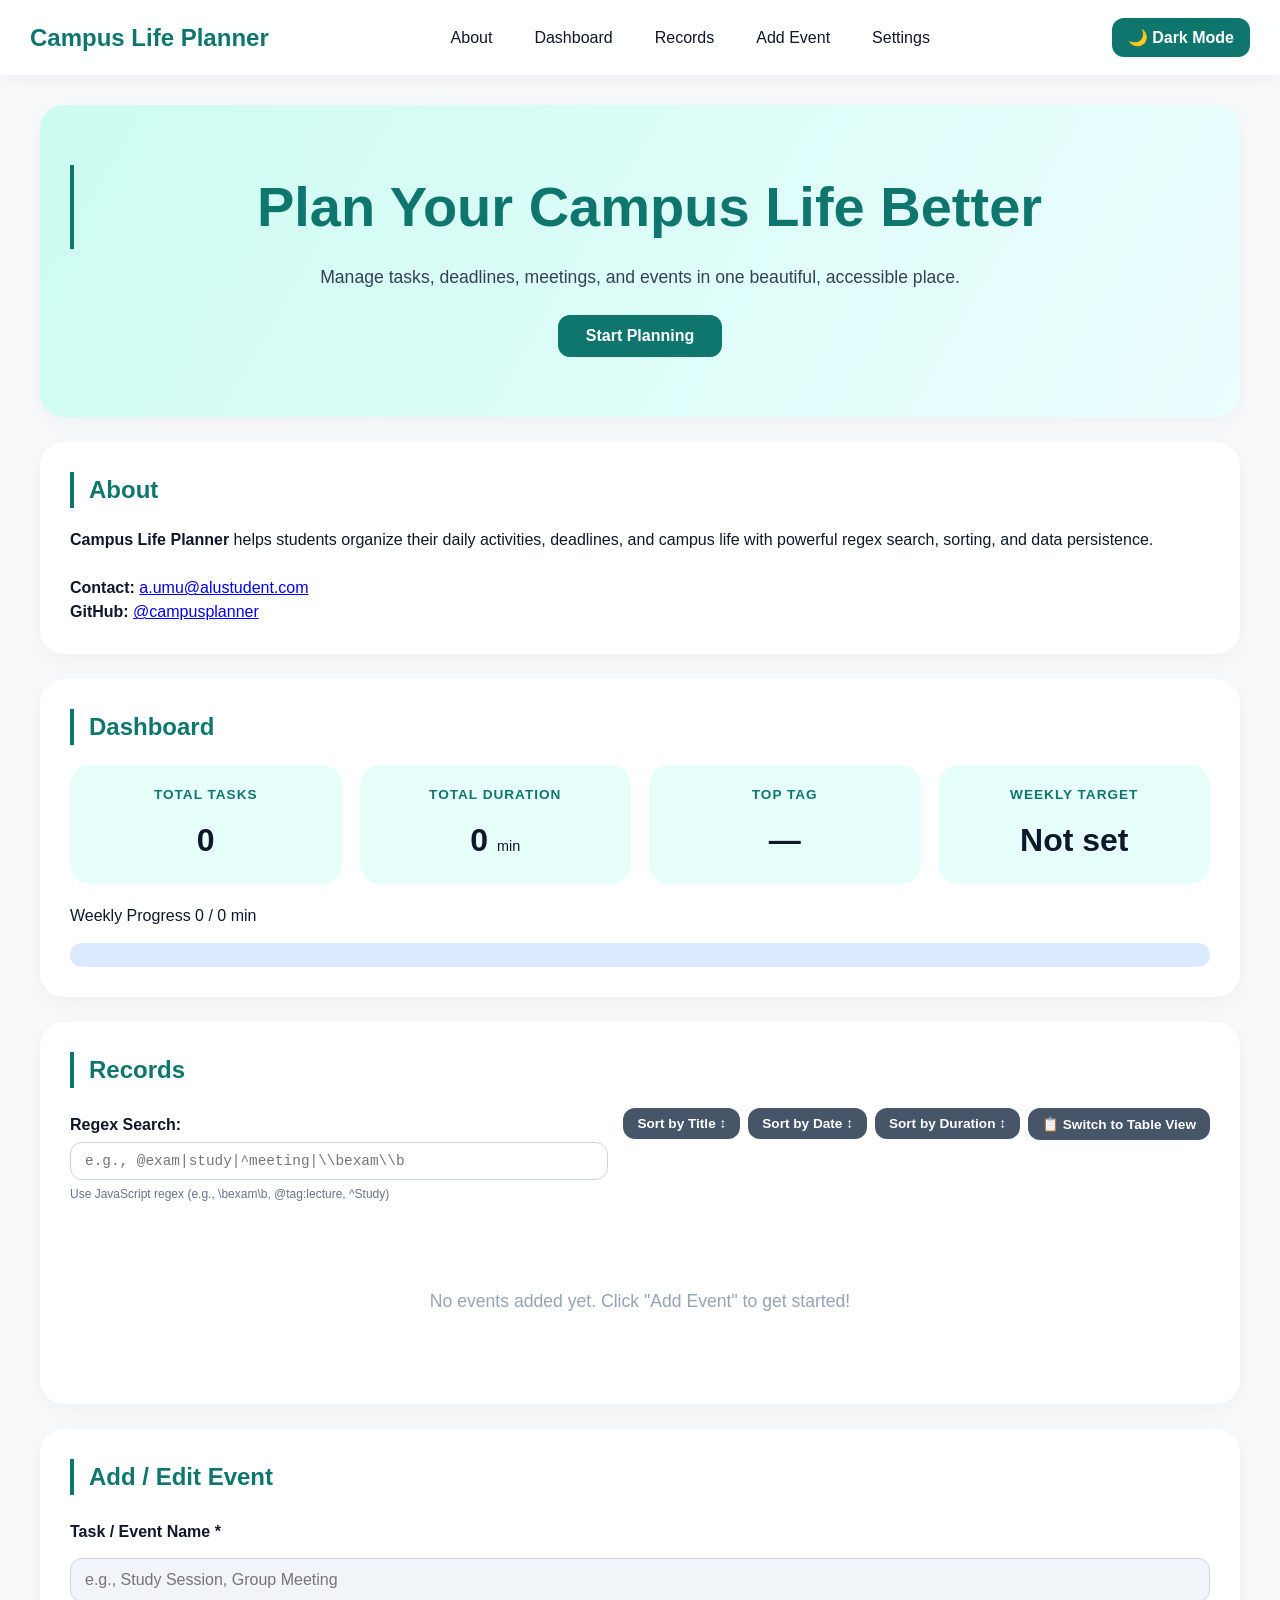
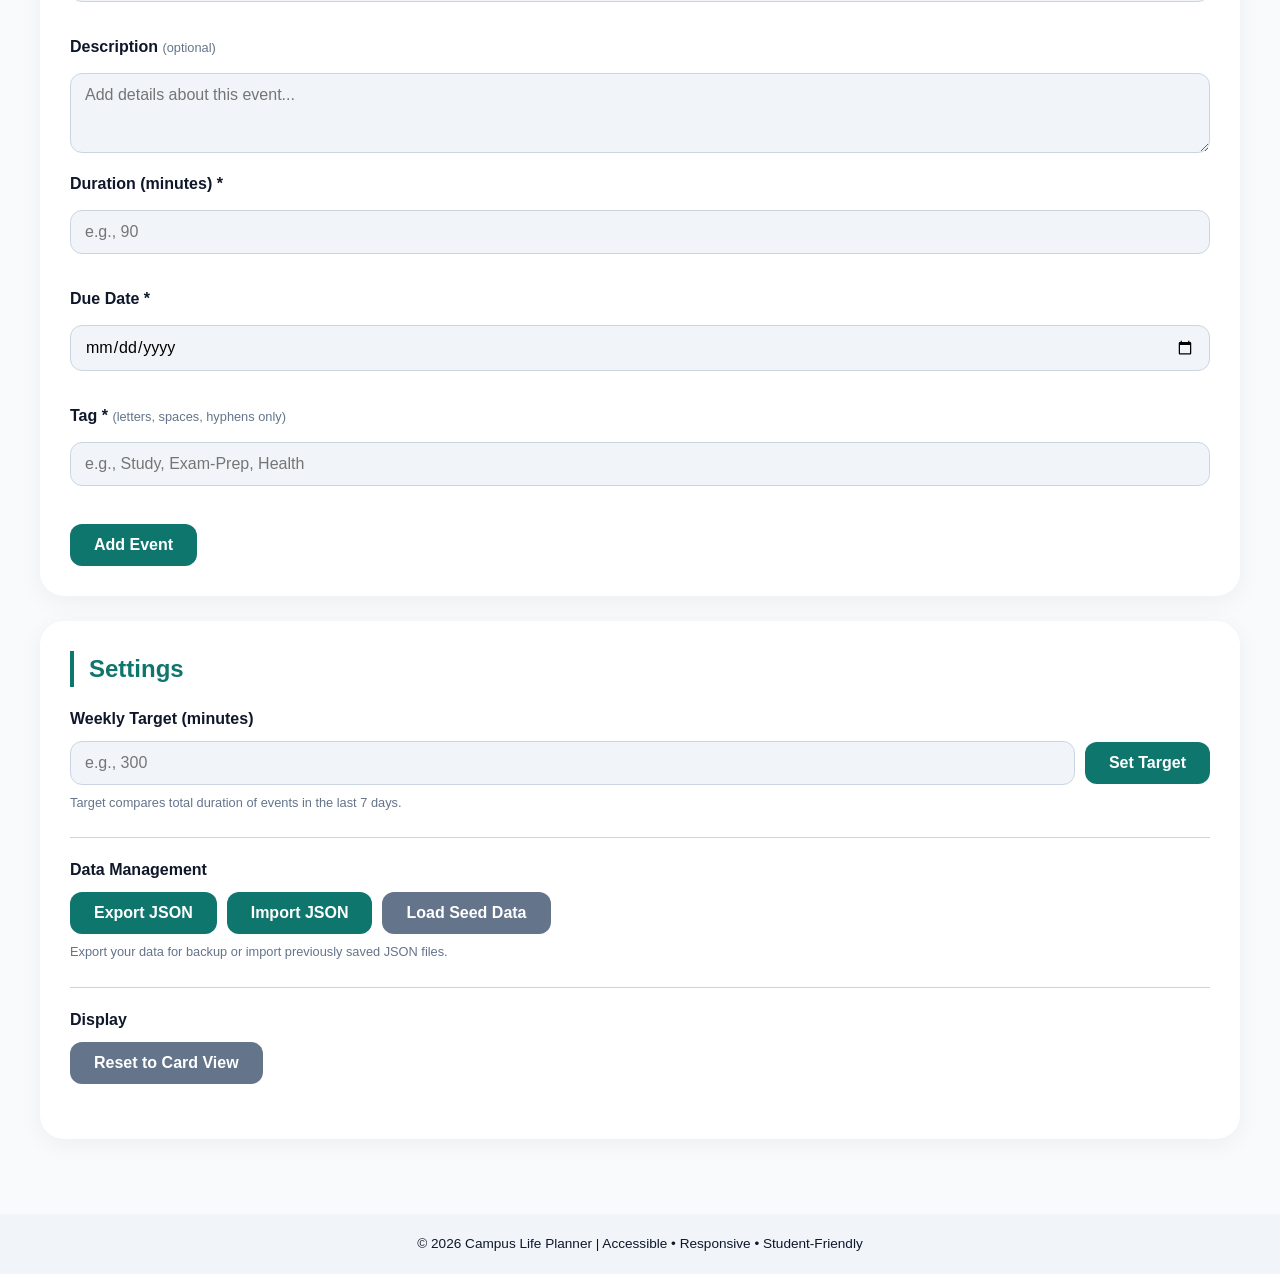
==== commit 5a4812da: "just debugged and done with import and export and json" ====
--- a/index.html
+++ b/index.html
@@ -41,9 +41,8 @@
       <h2 id="about-heading">About</h2>
       <p><strong>Campus Life Planner</strong> helps students organize their daily activities, deadlines, and campus life with powerful regex search, sorting, and data persistence.</p>
       <br>
-      <p> <strong>Contact:</strong> <a href="mailto:a.umuhoza2@alustudent.com">a.umuhoza2@alustudent.com</a></p>
+      <p> <strong>Contact:</strong> <a href="mailto:a.umuhoza2@alustudent.com">a.umu@alustudent.com</a></p>
       <p> <strong>GitHub:</strong> <a href="https://github.com/tinnah13" target="_blank" rel="noopener noreferrer">@campusplanner</a></p>
-     
     </section>
 
     <!-- ========== M5 DASHBOARD WITH STATS, PROGRESS BAR, AND CHART ========== -->
@@ -101,7 +100,7 @@
           <button data-sort="title" aria-label="Sort by title"> Sort by Title ↕</button>
           <button data-sort="date" aria-label="Sort by date"> Sort by Date ↕</button>
           <button data-sort="duration" aria-label="Sort by duration"> Sort by Duration ↕</button>
-          <button id="toggleViewBtn" class="view-toggle" aria-label="Toggle between card and table view"> Switch to Table View</button>
+          <button id="toggleViewBtn" class="view-toggle" aria-label="Toggle between card and table view">📋 Switch to Table View</button>
         </div>
       </div>
       <div id="recordsList" class="record-list" role="region" aria-label="Event records list">
@@ -122,7 +121,7 @@
         <textarea id="description" rows="3" placeholder="Add details about this event..."></textarea>
 
         <label for="duration">Duration (minutes) *</label>
-        <input id="duration" type="number" step="0.01" placeholder="e.g., 90, " required aria-required="true">
+        <input id="duration" type="number" step="0.01" placeholder="e.g., 90 " required aria-required="true">
         <div class="error-message" id="durationError" aria-live="polite"></div>
 
         <label for="date">Due Date *</label>
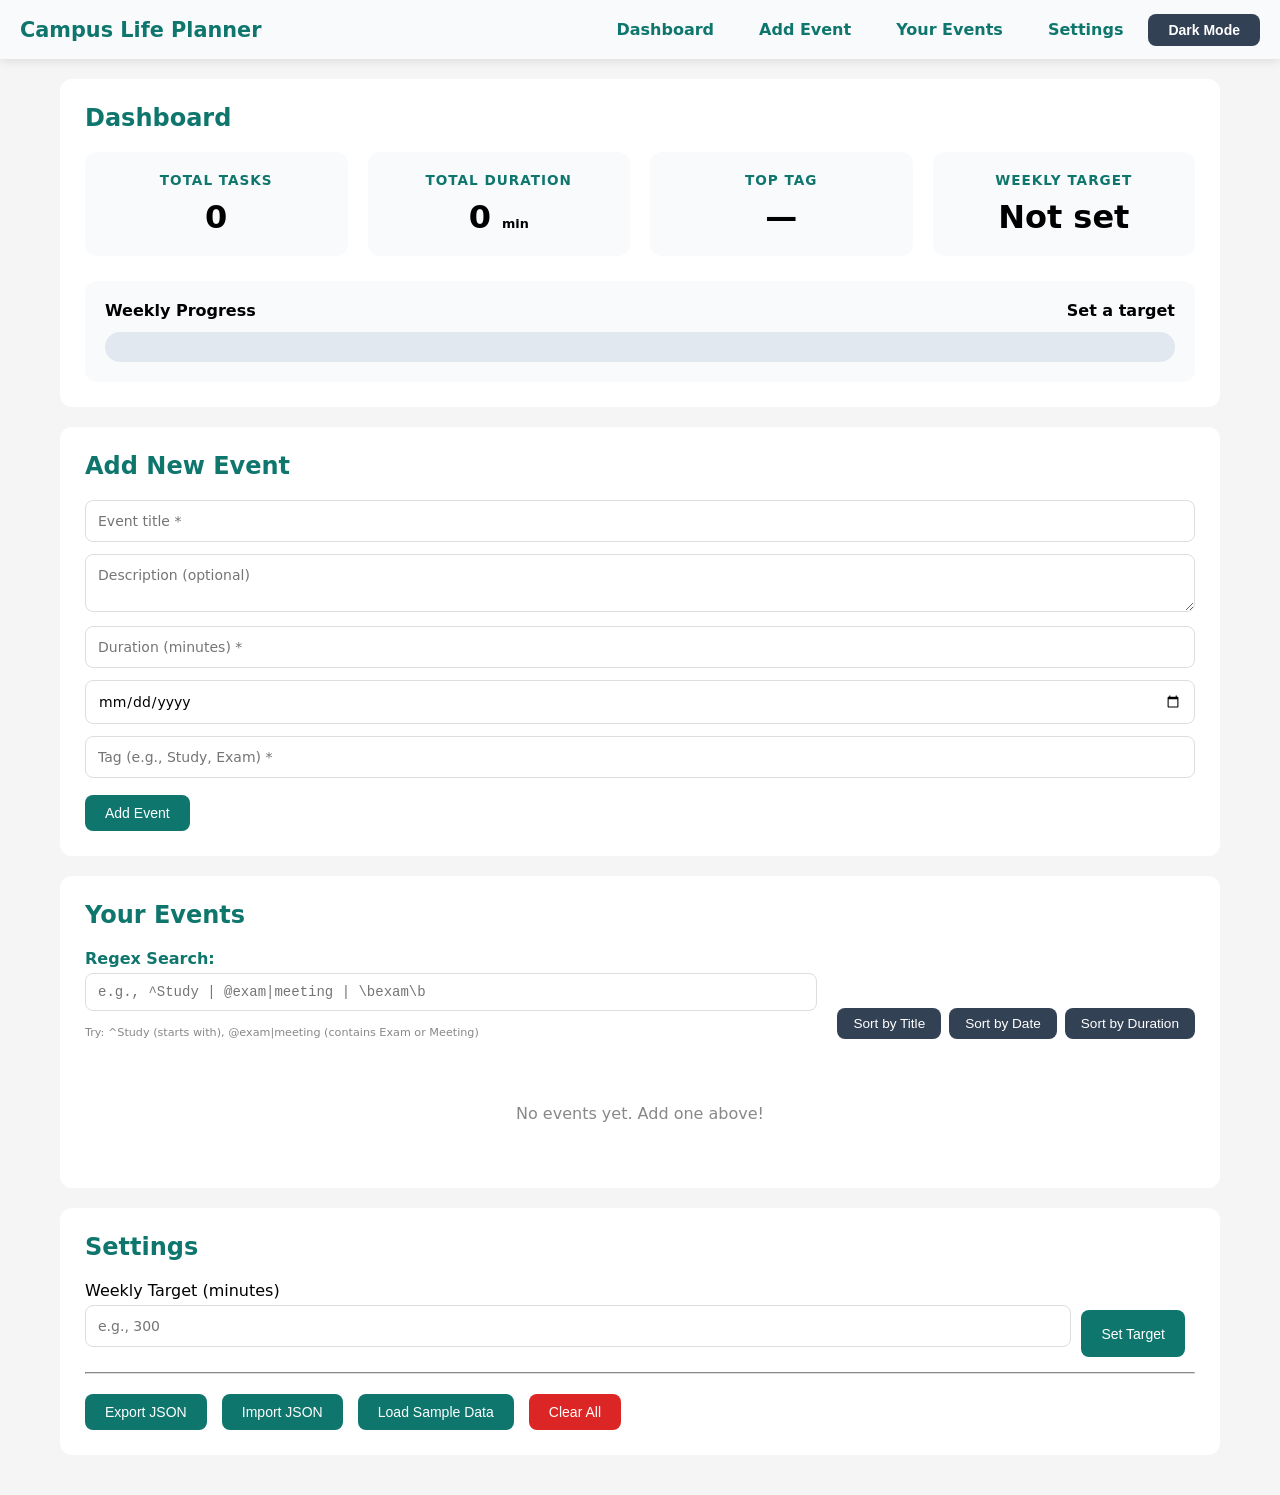
==== commit 44e476d3: "added my readme file" ====
--- a/index.html
+++ b/index.html
@@ -1,211 +1,145 @@
 <!DOCTYPE html>
 <html lang="en">
-
 <head>
   <meta charset="UTF-8">
   <meta name="viewport" content="width=device-width, initial-scale=1.0">
-  <meta name="description" content="Campus Life Planner - Organize your tasks, deadlines, and events">
-  <title>Campus Life Planner | Student Organization Tool</title>
+  <title>Campus Life Planner</title>
   <link rel="stylesheet" href="styles/main.css">
 </head>
-
 <body>
 
-  <a class="skip-link" href="#main">Skip to Content</a>
+<!-- SKIP LINK FOR ACCESSIBILITY -->
+<a href="#main-content" class="skip-link">Skip to main content</a>
 
-  <header>
-    <h1> Campus Life Planner</h1>
-    <nav aria-label="Main navigation">
-      <ul>
-        <li><a href="#about">About</a></li>
-        <li><a href="#dashboard">Dashboard</a></li>
-        <li><a href="#records">Records</a></li>
-        <li><a href="#form">Add Event</a></li>
-        <li><a href="#settings">Settings</a></li>
-      </ul>
-    </nav>
-    <button id="themeToggle" aria-label="Toggle dark mode">🌙 Dark Mode</button>
-  </header>
+<!-- STICKY NAVIGATION WITH HAMBURGER MENU -->
+<nav class="main-nav">
+  <div class="nav-container">
+    <div class="nav-logo">
+      <h1>Campus Life Planner</h1>
+    </div>
+    
+    <button class="hamburger" id="hamburgerBtn" aria-label="Menu">
+      <span></span>
+      <span></span>
+      <span></span>
+    </button>
+    
+    <ul class="nav-menu" id="navMenu">
+      <li><a href="#dashboard">Dashboard</a></li>
+      <li><a href="#add-event">Add Event</a></li>
+      <li><a href="#records">Your Events</a></li>
+      <li><a href="#settings">Settings</a></li>
+      <li><button id="themeToggle" class="theme-btn nav-theme-btn">Dark Mode</button></li>
+    </ul>
+  </div>
+</nav>
 
-  <main id="main">
+<main id="main-content">
 
-    <section class="hero" aria-label="Welcome section">
-      <h2>Plan Your Campus Life Better</h2>
-      <p>Manage tasks, deadlines, meetings, and events in one beautiful, accessible place.</p>
-      <button onclick="document.getElementById('form').scrollIntoView({behavior: 'smooth'})" aria-label="Start planning now">
-         Start Planning
-      </button>
-    </section>
+  <!-- DASHBOARD -->
+  <section id="dashboard">
+    <h2>Dashboard</h2>
+    <div class="stats-grid">
+      <div class="stat-card">
+        <h3>Total Tasks</h3>
+        <p id="totalTasks">0</p>
+      </div>
+      <div class="stat-card">
+        <h3>Total Duration</h3>
+        <p id="totalDuration">0 <span style="font-size:0.8rem;">min</span></p>
+      </div>
+      <div class="stat-card">
+        <h3>Top Tag</h3>
+        <p id="topTag">—</p>
+      </div>
+      <div class="stat-card">
+        <h3>Weekly Target</h3>
+        <p id="targetStatus">Not set</p>
+      </div>
+    </div>
+    
+    <div class="progress-section">
+      <div class="progress-header">
+        <span>Weekly Progress</span>
+        <span id="progressText">0 / 0 min</span>
+      </div>
+      <div class="progress-bar-container">
+        <div class="progress-fill" id="progressFill"></div>
+      </div>
+    </div>
+    <div id="liveAlert" class="success" style="display:none;"></div>
+  </section>
 
-    <section id="about" aria-labelledby="about-heading">
-      <h2 id="about-heading">About</h2>
-      <p><strong>Campus Life Planner</strong> helps students organize their daily activities, deadlines, and campus life with powerful regex search, sorting, and data persistence.</p>
-      <br>
-      <p> <strong>Contact:</strong> <a href="mailto:a.umuhoza2@alustudent.com">a.umu@alustudent.com</a></p>
-      <p> <strong>GitHub:</strong> <a href="https://github.com/tinnah13" target="_blank" rel="noopener noreferrer">@campusplanner</a></p>
-    </section>
+  <!-- ADD EVENT FORM -->
+  <section id="add-event">
+    <h2>Add New Event</h2>
+    <form id="eventForm">
+      <input type="text" id="title" placeholder="Event title *" required>
+      <div class="error" id="titleError"></div>
+      
+      <textarea id="description" placeholder="Description (optional)" rows="2"></textarea>
+      
+      <input type="number" id="duration" placeholder="Duration (minutes) *" required>
+      <div class="error" id="durationError"></div>
+      
+      <input type="date" id="date" required>
+      <div class="error" id="dateError"></div>
+      
+      <input type="text" id="tag" placeholder="Tag (e.g., Study, Exam) *" required>
+      <div class="error" id="tagError"></div>
+      
+      <button type="submit">Add Event</button>
+    </form>
+    <div id="formMessage"></div>
+  </section>
 
-    <!-- ========== M5 DASHBOARD WITH STATS, PROGRESS BAR, AND CHART ========== -->
-    <section id="dashboard" aria-labelledby="dashboard-heading">
-      <h2 id="dashboard-heading">Dashboard</h2>
-      
-      <!-- Stats Grid - 4 cards -->
-      <div class="stats" id="statsContainer">
-        <article>
-          <h3>Total Tasks</h3>
-          <p id="totalTasks">0</p>
-        </article>
-        <article>
-          <h3>Total Duration</h3>
-          <p id="totalDuration">0 <span class="unit">min</span></p>
-        </article>
-        <article>
-          <h3>Top Tag</h3>
-          <p id="topTag">—</p>
-        </article>
-        <article>
-          <h3>Weekly Target</h3>
-          <p id="targetStatus">Not set</p>
-        </article>
+  <!-- RECORDS LIST -->
+  <section id="records">
+    <h2>Your Events</h2>
+    
+    <!-- SEARCH AND SORT CONTROLS -->
+    <div class="search-sort-container">
+      <div class="search-box">
+        <label for="regexSearch">Regex Search:</label>
+        <input type="text" id="regexSearch" placeholder="e.g., ^Study | @exam|meeting | \bexam\b" aria-describedby="searchHelp">
+        <small id="searchHelp">Try: ^Study (starts with), @exam|meeting (contains Exam or Meeting)</small>
       </div>
       
-      <!-- Progress Bar Section -->
-      <div class="progress-section" id="progressSection">
-        <div class="progress-header">
-          <span> Weekly Progress</span>
-          <span id="progressText" class="progress-text">0 / 0 min</span>
-        </div>
-        <div class="progress-bar-container" role="progressbar" aria-valuemin="0" aria-valuemax="100" aria-valuenow="0" id="progressBar">
-          <div class="progress-fill" id="progressFill"></div>
-        </div>
-        <div id="trendIndicator" class="trend-indicator"></div>
+      <div class="sort-buttons">
+        <button id="sortTitleBtn">Sort by Title</button>
+        <button id="sortDateBtn">Sort by Date</button>
+        <button id="sortDurationBtn">Sort by Duration</button>
       </div>
-      
-      <!-- Weekly Bar Chart -->
-      <div id="weeklyChart" class="weekly-chart"></div>
-      
-      <!-- ARIA Live Alert for announcements -->
-      <div aria-live="polite" id="liveAlert" class="live-alert"></div>
-    </section>
+    </div>
+    
+    <div id="recordsList">
+      <p class="empty-message">No events yet. Add one above!</p>
+    </div>
+  </section>
 
-    <section id="records" aria-labelledby="records-heading">
-      <h2 id="records-heading">Records</h2>
-      <div class="search-sort-bar">
-        <div class="search-group">
-          <label for="regexSearch"> Regex Search:</label>
-          <input type="text" id="regexSearch" placeholder="e.g., @exam|study|^meeting|\\bexam\\b" aria-describedby="searchHelp">
-          <small id="searchHelp">Use JavaScript regex (e.g., \bexam\b, @tag:lecture, ^Study)</small>
-        </div>
-        <div class="sort-buttons">
-          <button data-sort="title" aria-label="Sort by title"> Sort by Title ↕</button>
-          <button data-sort="date" aria-label="Sort by date"> Sort by Date ↕</button>
-          <button data-sort="duration" aria-label="Sort by duration"> Sort by Duration ↕</button>
-          <button id="toggleViewBtn" class="view-toggle" aria-label="Toggle between card and table view">📋 Switch to Table View</button>
-        </div>
+  <!-- SETTINGS -->
+  <section id="settings">
+    <h2>Settings</h2>
+    <div style="margin-bottom: 15px;">
+      <label for="weeklyTarget" style="display: block; margin-bottom: 5px;">Weekly Target (minutes)</label>
+      <div style="display: flex; gap: 10px; flex-wrap: wrap;">
+        <input type="number" id="weeklyTarget" placeholder="e.g., 300" style="width: auto; flex: 1; min-width: 150px;">
+        <button id="setTargetBtn">Set Target</button>
       </div>
-      <div id="recordsList" class="record-list" role="region" aria-label="Event records list">
-        <div class="empty-state"> No events added yet. Click "Add Event" to get started!</div>
-      </div>
-    </section>
+    </div>
+    
+    <hr style="margin: 15px 0; border-color: #ddd;">
+    
+    <button id="exportBtn">Export JSON</button>
+    <button id="importBtn">Import JSON</button>
+    <input type="file" id="importFile" accept=".json" style="display:none">
+    <button id="seedBtn">Load Sample Data</button>
+    <button id="clearBtn" class="danger-btn">Clear All</button>
+    <div id="settingsMessage"></div>
+  </section>
 
-    <section id="form" aria-labelledby="form-heading">
-      <h2 id="form-heading">Add / Edit Event</h2>
-      <form id="eventForm" novalidate>
-        <input type="hidden" id="editId">
-        
-        <label for="title">Task / Event Name *</label>
-        <input id="title" type="text" placeholder="e.g., Study Session, Group Meeting" required aria-required="true">
-        <div class="error-message" id="titleError" aria-live="polite"></div>
+</main>
 
-        <label for="description">Description <span class="optional">(optional)</span></label>
-        <textarea id="description" rows="3" placeholder="Add details about this event..."></textarea>
-
-        <label for="duration">Duration (minutes) *</label>
-        <input id="duration" type="number" step="0.01" placeholder="e.g., 90 " required aria-required="true">
-        <div class="error-message" id="durationError" aria-live="polite"></div>
-
-        <label for="date">Due Date *</label>
-        <input id="date" type="date" required aria-required="true">
-        <div class="error-message" id="dateError" aria-live="polite"></div>
-
-        <label for="tag">Tag * <span class="optional">(letters, spaces, hyphens only)</span></label>
-        <input id="tag" type="text" placeholder="e.g., Study, Exam-Prep, Health" required aria-required="true">
-        <div class="error-message" id="tagError" aria-live="polite"></div>
-
-        <div class="form-buttons">
-          <button type="submit" id="submitBtn"> Add Event</button>
-          <button type="button" id="cancelEditBtn" class="secondary" style="display:none;"> Cancel Edit</button>
-        </div>
-      </form>
-    </section>
-
-    <section id="settings" aria-labelledby="settings-heading">
-      <h2 id="settings-heading">Settings</h2>
-      
-      <div class="setting-group">
-        <label for="weeklyTarget"> Weekly Target (minutes)</label>
-        <div class="setting-input-group">
-          <input id="weeklyTarget" type="number" placeholder="e.g., 300" min="0" step="10">
-          <button id="setTargetBtn">Set Target</button>
-        </div>
-        <small class="note">Target compares total duration of events in the last 7 days.</small>
-      </div>
-
-      <hr>
-
-      <div class="setting-group">
-        <label> Data Management</label>
-        <div class="button-group">
-          <button id="exportBtn"> Export JSON</button>
-          <button id="importBtn"> Import JSON</button>
-          <input type="file" id="importFileInput" accept=".json" style="display:none">
-          <button id="seedDataBtn" class="secondary"> Load Seed Data</button>
-        </div>
-        <small class="note">Export your data for backup or import previously saved JSON files.</small>
-      </div>
-
-      <hr>
-
-      <div class="setting-group">
-        <label> Display</label>
-        <div class="button-group">
-          <button id="resetViewBtn"> Reset to Card View</button>
-        </div>
-      </div>
-    </section>
-
-  </main>
-
-  <footer>
-    <p>© 2026 Campus Life Planner | Accessible • Responsive • Student-Friendly</p>
-  </footer>
-
-  <script type="module" src="scripts/main.js"></script>
-  <script>
-  // Dark mode toggle
-  const themeToggle = document.getElementById('themeToggle');
-  
-  if (themeToggle) {
-    themeToggle.addEventListener('click', () => {
-      document.body.classList.toggle('dark');
-      
-      // Change button text
-      if (document.body.classList.contains('dark')) {
-        themeToggle.textContent = '☀️ Light Mode';
-        localStorage.setItem('theme', 'dark');
-      } else {
-        themeToggle.textContent = '🌙 Dark Mode';
-        localStorage.setItem('theme', 'light');
-      }
-    });
-    
-    // Load saved preference
-    if (localStorage.getItem('theme') === 'dark') {
-      document.body.classList.add('dark');
-      themeToggle.textContent = '☀️ Light Mode';
-    }
-  }
-</script>
+<script src="scripts/main.js"></script>
 </body>
-
 </html>
--- a/styles/main.css
+++ b/styles/main.css
@@ -4,265 +4,450 @@
   box-sizing: border-box;
 }
 
-html {
-  scroll-behavior: smooth;
-}
-
 body {
-  font-family: 'Segoe UI', Tahoma, Geneva, Verdana, sans-serif;
-  background: #f8fafc;
-  color: #0f172a;
-  transition: background 0.3s ease, color 0.3s ease;
-  line-height: 1.5;
-}
-
-/* ========== DARK MODE - FULLY VISIBLE ========== */
+  font-family: system-ui, -apple-system, 'Segoe UI', sans-serif;
+  padding: 0;
+  background: #f5f5f5;
+  transition: background 0.3s, color 0.3s;
+}
+
 body.dark {
   background: #0f172a;
   color: #e2e8f0;
 }
 
-body.dark header {
-  background: #1e293bdd;
-  backdrop-filter: blur(10px);
-  border-bottom: 1px solid #334155;
-}
-
-body.dark header h1 {
+/* ========== STICKY NAVIGATION WITH HAMBURGER ========== */
+.main-nav {
+  background: #f8fafc;
+  position: sticky;
+  top: 0;
+  z-index: 1000;
+  box-shadow: 0 2px 10px rgba(0, 0, 0, 0.1);
+}
+
+body.dark .main-nav {
+  background: #1e293b;
+  box-shadow: 0 2px 10px rgba(0, 0, 0, 0.3);
+}
+
+.nav-container {
+  display: flex;
+  justify-content: space-between;
+  align-items: center;
+  padding: 12px 20px;
+  max-width: 100%;
+  margin: 0 auto;
+}
+
+.nav-logo h1 {
+  font-size: 1.3rem;
+  color: #0f766e;
+  margin: 0;
+}
+
+body.dark .nav-logo h1 {
   color: #5eead4;
 }
 
-body.dark nav a {
-  color: #e2e8f0;
-}
-
-body.dark nav a:hover {
+/* Hamburger button */
+.hamburger {
+  display: none;
+  background: none;
+  border: none;
+  cursor: pointer;
+  padding: 10px;
+  margin: 0;
+  width: 45px;
+  height: 45px;
+  position: relative;
+}
+
+.hamburger span {
+  display: block;
+  width: 25px;
+  height: 3px;
+  background: #0f766e;
+  margin: 5px 0;
+  transition: all 0.3s ease;
+  border-radius: 3px;
+}
+
+body.dark .hamburger span {
+  background: #5eead4;
+}
+
+.hamburger:hover span {
+  background: #0d9488;
+}
+
+.hamburger.active span:nth-child(1) {
+  transform: rotate(45deg) translate(5px, 5px);
+}
+
+.hamburger.active span:nth-child(2) {
+  opacity: 0;
+}
+
+.hamburger.active span:nth-child(3) {
+  transform: rotate(-45deg) translate(7px, -6px);
+}
+
+.nav-menu {
+  display: flex;
+  list-style: none;
+  gap: 5px;
+  align-items: center;
+  margin: 0;
+  padding: 0;
+  transition: all 0.3s ease;
+}
+
+.nav-menu li a {
+  display: block;
+  padding: 8px 20px;
+  text-decoration: none;
+  color: #0f766e;
+  font-weight: 600;
+  border-radius: 8px;
+  transition: all 0.2s;
+}
+
+body.dark .nav-menu li a {
+  color: #5eead4;
+}
+
+.nav-menu li a:hover {
   background: #0f766e;
   color: white;
 }
 
+.nav-theme-btn {
+  background: #334155;
+  color: white;
+  padding: 8px 20px;
+  border: none;
+  border-radius: 8px;
+  cursor: pointer;
+  font-size: 14px;
+  font-weight: 600;
+  margin: 0;
+  width: auto;
+}
+
+.nav-theme-btn:hover {
+  background: #475569;
+  transform: none;
+}
+
+body.dark .nav-theme-btn {
+  background: #0f766e;
+}
+
+body.dark .nav-theme-btn:hover {
+  background: #0d9488;
+}
+
+/* ========== MAIN CONTENT ========== */
+main {
+  max-width: 1200px;
+  margin: 0 auto;
+  padding: 20px;
+}
+
+section {
+  background: white;
+  padding: 25px;
+  margin-bottom: 20px;
+  border-radius: 12px;
+  transition: background 0.3s;
+}
+
 body.dark section {
   background: #1e293b;
+}
+
+h2 {
+  margin-bottom: 20px;
+  color: #0f766e;
+  font-size: 1.5rem;
+}
+
+body.dark h2 {
+  color: #5eead4;
+}
+
+/* ========== SEARCH AND SORT CONTROLS ========== */
+.search-sort-container {
+  display: flex;
+  justify-content: space-between;
+  align-items: flex-end;
+  gap: 20px;
+  margin-bottom: 25px;
+  flex-wrap: wrap;
+}
+
+.search-box {
+  flex: 2;
+  min-width: 200px;
+}
+
+.search-box label {
+  display: block;
+  font-weight: 600;
+  margin-bottom: 5px;
+  color: #0f766e;
+}
+
+body.dark .search-box label {
+  color: #5eead4;
+}
+
+#regexSearch {
+  width: 100%;
+  padding: 10px 12px;
+  border: 1px solid #ddd;
+  border-radius: 8px;
+  font-family: monospace;
+  font-size: 14px;
+}
+
+body.dark #regexSearch {
+  background: #0f172a;
   color: #e2e8f0;
-  box-shadow: 0 5px 25px rgba(0, 0, 0, 0.3);
-}
-
-body.dark .hero {
-  background: linear-gradient(120deg, #0f766e, #134e4a);
-  color: #f0fdfa;
-}
-
-body.dark .hero p {
-  color: #ccfbf1;
-}
-
-body.dark label {
-  color: #cbd5e1;
+  border-color: #334155;
+}
+
+#searchHelp {
+  display: block;
+  font-size: 0.7rem;
+  color: #888;
+  margin-top: 5px;
+}
+
+.sort-buttons {
+  display: flex;
+  gap: 8px;
+  flex-wrap: wrap;
+}
+
+.sort-buttons button {
+  background: #334155;
+  padding: 8px 16px;
+  font-size: 0.85rem;
+  margin: 0;
+}
+
+.sort-buttons button:hover {
+  background: #475569;
+}
+
+/* ========== HIGHLIGHT STYLES ========== */
+.search-highlight {
+  background-color: #fde047;
+  color: #0f172a;
+  padding: 0px 4px;
+  border-radius: 4px;
+  font-weight: bold;
+}
+
+body.dark .search-highlight {
+  background-color: #fbbf24;
+  color: #0f172a;
+}
+
+/* ========== FORM ELEMENTS ========== */
+input, textarea, select {
+  width: 100%;
+  padding: 12px;
+  margin-bottom: 10px;
+  border: 1px solid #ddd;
+  border-radius: 8px;
+  font-family: inherit;
+  font-size: 14px;
+  transition: background 0.3s, color 0.3s, border-color 0.3s;
 }
 
 body.dark input,
 body.dark textarea,
 body.dark select {
   background: #0f172a;
-  color: #f1f5f9;
-  border: 1px solid #334155;
-}
-
-body.dark input::placeholder,
-body.dark textarea::placeholder {
-  color: #94a3b8;
-}
-
-body.dark input:focus,
-body.dark textarea:focus,
-body.dark select:focus {
-  outline: 2px solid #5eead4;
-  background: #1e293b;
-  border-color: #5eead4;
-}
-
-body.dark article {
-  background: #0f172a;
   color: #e2e8f0;
-  border: 1px solid #334155;
-}
-
-body.dark article h3 {
-  color: #5eead4;
-}
-
-body.dark .record-card {
-  background: #0f172a;
-  border: 1px solid #334155;
-}
-
-body.dark .record-card small {
-  color: #94a3b8;
-}
-
-body.dark .record-card mark,
-body.dark .highlight {
-  background: #fbbf24;
-  color: #0f172a;
-  padding: 2px 6px;
-  border-radius: 6px;
-}
-
-body.dark .error-message {
-  color: #facc15;
-}
-
-body.dark .live-alert {
-  background: #0f172a;
-  border: 1px solid #5eead4;
-  color: #5eead4;
-}
-
-body.dark button {
+  border-color: #334155;
+}
+
+input:focus, textarea:focus, select:focus {
+  outline: none;
+  border-color: #0f766e;
+}
+
+button {
   background: #0f766e;
   color: white;
-}
-
-body.dark button:hover {
+  padding: 10px 20px;
+  border: none;
+  border-radius: 8px;
+  cursor: pointer;
+  margin-right: 10px;
+  margin-top: 5px;
+  font-size: 14px;
+  transition: background 0.2s;
+}
+
+button:hover {
   background: #0d9488;
 }
 
-body.dark button.danger,
-body.dark .delete-btn,
-body.dark .delete-btn-small {
+.danger-btn {
+  background: #dc2626;
+}
+
+.danger-btn:hover {
+  background: #b91c1c;
+}
+
+body.dark .danger-btn {
   background: #991b1b;
 }
 
-body.dark button.danger:hover,
-body.dark .delete-btn:hover,
-body.dark .delete-btn-small:hover {
+body.dark .danger-btn:hover {
   background: #b91c1c;
 }
 
-body.dark button.secondary {
-  background: #334155;
-}
-
-body.dark button.secondary:hover {
-  background: #475569;
-}
-
-body.dark .note {
-  color: #94a3b8;
-}
-
-body.dark footer {
-  background: #1e293b;
-  color: #94a3b8;
-}
-
-body.dark hr {
-  border-color: #334155;
-}
-
-body.dark .sort-buttons button {
-  background: #334155;
-}
-
-body.dark .sort-buttons button:hover {
-  background: #475569;
-}
-
-body.dark .records-table {
-  background: #1e293b;
-}
-
-body.dark .records-table th,
-body.dark .records-table td {
-  border-bottom-color: #334155;
-}
-
-body.dark .records-table th {
+/* ========== DASHBOARD STATS ========== */
+.stats-grid {
+  display: grid;
+  grid-template-columns: repeat(auto-fit, minmax(180px, 1fr));
+  gap: 20px;
+  margin-bottom: 25px;
+}
+
+.stat-card {
+  background: #f8fafc;
+  padding: 20px;
+  border-radius: 12px;
+  text-align: center;
+}
+
+body.dark .stat-card {
   background: #0f172a;
 }
 
-body.dark .records-table th:hover {
-  background: #334155;
-}
-
-body.dark .records-table .tag-badge {
-  background: #0f766e;
-  color: white;
-}
-
-body.dark .records-table .desc-cell {
-  color: #94a3b8;
-}
-
-body.dark .empty-state {
-  color: #64748b;
-}
-
-/* ========== HEADER & NAVIGATION ========== */
-header {
-  position: sticky;
-  top: 0;
-  z-index: 100;
-  background: #ffffffdd;
-  backdrop-filter: blur(10px);
+.stat-card h3 {
+  font-size: 0.85rem;
+  color: #0f766e;
+  margin-bottom: 10px;
+  text-transform: uppercase;
+  letter-spacing: 1px;
+}
+
+body.dark .stat-card h3 {
+  color: #5eead4;
+}
+
+.stat-card p {
+  font-size: 2rem;
+  font-weight: bold;
+}
+
+/* ========== PROGRESS SECTION ========== */
+.progress-section {
+  margin-top: 15px;
+  padding: 20px;
+  background: #f8fafc;
+  border-radius: 12px;
+}
+
+body.dark .progress-section {
+  background: #0f172a;
+}
+
+.progress-header {
   display: flex;
   justify-content: space-between;
-  align-items: center;
-  padding: 18px 30px;
-  box-shadow: 0 3px 20px rgba(0, 0, 0, 0.06);
-  flex-wrap: wrap;
-  gap: 15px;
-}
-
-header h1 {
-  color: #0f766e;
-  font-size: 1.5rem;
-  font-weight: 700;
-}
-
-nav ul {
-  display: flex;
-  gap: 18px;
-  list-style: none;
-  flex-wrap: wrap;
-}
-
-nav a {
-  text-decoration: none;
-  color: #0f172a;
-  padding: 8px 12px;
-  border-radius: 10px;
-  transition: background 0.2s, color 0.2s;
-  font-weight: 500;
-}
-
-nav a:hover {
-  background: #dff7f5;
-  color: #0f766e;
-}
-
-nav a:focus-visible {
-  outline: 2px solid #0f766e;
-  outline-offset: 2px;
-}
-
-#themeToggle {
-  border: none;
+  margin-bottom: 12px;
+  font-weight: 600;
+}
+
+.progress-bar-container {
+  background: #e2e8f0;
+  border-radius: 20px;
+  height: 30px;
+  overflow: hidden;
+}
+
+body.dark .progress-bar-container {
+  background: #334155;
+}
+
+.progress-fill {
   background: #0f766e;
-  color: white;
-  padding: 10px 16px;
+  width: 0%;
+  height: 100%;
+  transition: width 0.3s;
+  border-radius: 20px;
+}
+
+/* ========== EVENT CARDS ========== */
+.event-card {
+  background: #f8fafc;
+  padding: 18px;
+  margin-bottom: 12px;
   border-radius: 12px;
-  cursor: pointer;
-  font-size: 1rem;
-  transition: transform 0.2s, background 0.2s;
-}
-
-#themeToggle:hover {
-  transform: scale(1.05);
-  background: #0d9488;
-}
-
-/* ========== SKIP LINK (ACCESSIBILITY) ========== */
+  border-left: 4px solid #0f766e;
+  transition: background 0.3s;
+}
+
+body.dark .event-card {
+  background: #0f172a;
+}
+
+.event-title {
+  font-weight: bold;
+  font-size: 1.1rem;
+  margin-bottom: 8px;
+}
+
+.event-meta {
+  font-size: 0.85rem;
+  color: #666;
+  margin-top: 5px;
+}
+
+body.dark .event-meta {
+  color: #94a3b8;
+}
+
+/* ========== MESSAGES ========== */
+.error {
+  color: #dc2626;
+  font-size: 0.8rem;
+  margin-top: -8px;
+  margin-bottom: 10px;
+}
+
+.success {
+  background: #dcfce7;
+  padding: 12px;
+  border-radius: 8px;
+  margin-top: 10px;
+}
+
+body.dark .success {
+  background: #14532d;
+  color: #86efac;
+}
+
+.empty-message {
+  color: #888;
+  text-align: center;
+  padding: 40px;
+}
+
+body.dark .empty-message {
+  color: #64748b;
+}
+
+/* ========== SKIP LINK ========== */
 .skip-link {
   position: absolute;
   top: -40px;
@@ -270,643 +455,175 @@
   background: #0f766e;
   color: white;
   padding: 8px 16px;
-  z-index: 100;
   text-decoration: none;
   border-radius: 0 0 8px 0;
-  font-weight: 600;
+  z-index: 1001;
 }
 
 .skip-link:focus {
   top: 0;
 }
 
-/* ========== MAIN CONTENT ========== */
-main {
-  max-width: 1400px;
-  margin: 0 auto;
-  padding: 30px 20px;
-}
-
-/* ========== HERO SECTION ========== */
-.hero {
-  background: linear-gradient(120deg, #ccfbf1, #ecfeff);
-  text-align: center;
-  padding: 60px 30px;
-  border-radius: 24px;
-  margin-bottom: 25px;
-  transition: transform 0.3s;
-}
-
-.hero:hover {
-  transform: translateY(-3px);
-}
-
-.hero h2 {
-  font-size: 2.5rem;
-  margin-bottom: 15px;
-  color: #0f766e;
-}
-
-.hero p {
-  font-size: 1.1rem;
-  color: #334155;
-}
-
-.hero button {
-  margin-top: 25px;
-  background: #0f766e;
-  padding: 12px 28px;
-  font-size: 1rem;
-}
-
-/* ========== SECTIONS ========== */
+/* ========== SMOOTH SCROLL ========== */
+html {
+  scroll-behavior: smooth;
+  scroll-padding-top: 70px;
+}
+
 section {
-  background: white;
-  padding: 30px;
-  border-radius: 24px;
-  margin-bottom: 25px;
-  box-shadow: 0 5px 25px rgba(0, 0, 0, 0.05);
-  transition: transform 0.2s;
-}
-
-section:hover {
-  transform: translateY(-2px);
-}
-
-section h2 {
-  margin-bottom: 20px;
-  color: #0f766e;
-  border-left: 4px solid #0f766e;
-  padding-left: 15px;
-}
-
-/* ========== DASHBOARD STATS ========== */
-.stats {
-  display: grid;
-  gap: 18px;
-  margin-bottom: 20px;
-}
-
-article {
-  background: #e6fffb;
-  padding: 20px;
-  border-radius: 20px;
-  transition: transform 0.2s;
-  text-align: center;
-}
-
-article:hover {
-  transform: scale(1.02);
-}
-
-article h3 {
-  font-size: 0.85rem;
-  text-transform: uppercase;
-  letter-spacing: 1px;
-  margin-bottom: 10px;
-  color: #0f766e;
-  font-weight: 700;
-}
-
-article p {
-  font-size: 2rem;
-  font-weight: bold;
-  color: inherit;
-}
-
-.unit {
-  font-size: 0.9rem;
-  font-weight: normal;
-}
-
-/* ========== SEARCH & SORT BAR ========== */
-.search-sort-bar {
-  display: flex;
-  flex-wrap: wrap;
-  gap: 15px;
-  margin-bottom: 25px;
-  align-items: flex-start;
-  justify-content: space-between;
-}
-
-.search-group {
-  flex: 2;
-  min-width: 250px;
-}
-
-.search-group label {
-  display: block;
-  font-weight: 600;
-  margin-bottom: 5px;
-}
-
-#regexSearch {
-  width: 100%;
-  padding: 10px 14px;
-  border-radius: 12px;
-  border: 1px solid #cbd5e1;
-  background: white;
-  font-family: monospace;
-  font-size: 0.9rem;
-}
-
-#regexSearch:focus {
-  outline: 2px solid #0f766e;
-  border-color: transparent;
-}
-
-#searchHelp {
-  display: block;
-  font-size: 0.75rem;
-  color: #64748b;
-  margin-top: 5px;
-}
-
-.sort-buttons {
-  display: flex;
-  gap: 8px;
-  flex-wrap: wrap;
-  align-items: center;
-}
-
-.sort-buttons button,
-.view-toggle {
-  background: #475569;
-  padding: 8px 14px;
-  font-size: 0.85rem;
-}
-
-.sort-buttons button:hover,
-.view-toggle:hover {
-  background: #334155;
-  transform: translateY(-1px);
-}
-
-/* ========== RECORD CARDS ========== */
-.record-list {
-  margin-top: 20px;
-}
-
-.record-card {
-  background: #f1f5f9;
-  padding: 18px;
-  border-radius: 16px;
-  margin-bottom: 12px;
-  transition: all 0.2s;
-  animation: fadeIn 0.3s ease-out;
-  display: flex;
-  justify-content: space-between;
-  align-items: center;
-  flex-wrap: wrap;
-  gap: 15px;
-}
-
-.record-card:hover {
-  transform: translateX(5px);
-  box-shadow: 0 2px 8px rgba(0, 0, 0, 0.1);
-}
-
-.record-content {
-  flex: 1;
-}
-
-.record-title {
-  font-size: 1.1rem;
-  font-weight: 700;
-  display: block;
-  margin-bottom: 8px;
-  color: #0f766e;
-}
-
-body.dark .record-title {
-  color: #5eead4;
-}
-
-.record-meta {
-  display: flex;
-  flex-wrap: wrap;
-  gap: 15px;
-  margin: 8px 0;
-  font-size: 0.85rem;
-}
-
-.record-date,
-.record-duration,
-.record-tag {
-  display: inline-flex;
-  align-items: center;
-  gap: 4px;
-}
-
-.record-desc {
-  margin-top: 8px;
-  font-size: 0.9rem;
-  color: #475569;
-}
-
-body.dark .record-desc {
-  color: #94a3b8;
-}
-
-.record-actions {
-  display: flex;
-  gap: 10px;
-}
-
-.record-actions button {
-  padding: 6px 14px;
-  font-size: 0.85rem;
-}
-
-/* Highlight matches */
-mark,
-.highlight {
-  background: #fde047;
-  color: #0f172a;
-  padding: 2px 6px;
-  border-radius: 6px;
-  font-weight: 600;
-}
-
-/* ========== TABLE VIEW STYLES ========== */
-.table-wrapper {
-  overflow-x: auto;
-  border-radius: 16px;
-}
-
-.records-table {
-  width: 100%;
-  border-collapse: collapse;
-  background: white;
-  border-radius: 16px;
-  overflow: hidden;
-}
-
-.records-table th,
-.records-table td {
-  padding: 12px 15px;
-  text-align: left;
-  border-bottom: 1px solid #e2e8f0;
-}
-
-.records-table th {
-  background: #f1f5f9;
-  font-weight: 600;
-  cursor: pointer;
-  user-select: none;
-  transition: background 0.2s;
-}
-
-.records-table th:hover {
-  background: #e2e8f0;
-}
-
-.sortable::after {
-  content: " ↕";
-  opacity: 0.5;
-}
-
-.records-table .tag-badge {
-  display: inline-block;
-  background: #e6fffb;
-  padding: 4px 10px;
-  border-radius: 20px;
-  font-size: 0.8rem;
-  font-weight: 500;
-}
-
-.records-table .desc-cell {
-  max-width: 250px;
-  font-size: 0.85rem;
-  color: #475569;
-}
-
-.action-cell {
-  white-space: nowrap;
-}
-
-.edit-btn-small,
-.delete-btn-small {
-  padding: 4px 8px;
-  font-size: 0.8rem;
-  margin: 0 2px;
-}
-
-/* ========== FORM STYLES ========== */
-form {
-  display: grid;
-  gap: 14px;
-}
-
-label {
-  font-weight: 600;
-  margin-top: 5px;
-}
-
-.optional {
-  font-weight: normal;
-  font-size: 0.8rem;
-  color: #64748b;
-}
-
-input,
-textarea,
-select {
-  padding: 12px 14px;
-  border-radius: 12px;
-  border: 1px solid #cbd5e1;
-  background: #f1f5f9;
-  font-family: inherit;
-  font-size: 1rem;
-  transition: all 0.2s;
-}
-
-input:focus,
-textarea:focus,
-select:focus {
-  outline: none;
-  border-color: #0f766e;
-  box-shadow: 0 0 0 3px rgba(15, 118, 110, 0.1);
-}
-
-.error-message {
-  color: #dc2626;
-  font-size: 0.8rem;
-  margin-top: -8px;
-  font-weight: 500;
-}
-
-.form-buttons {
-  display: flex;
-  gap: 12px;
-  margin-top: 10px;
-  flex-wrap: wrap;
-}
-
-/* ========== BUTTONS ========== */
-button {
-  background: #0f766e;
-  color: white;
-  border: none;
-  padding: 12px 24px;
-  border-radius: 12px;
-  cursor: pointer;
-  font-size: 1rem;
-  font-weight: 600;
-  transition: all 0.2s;
-}
-
-button:hover {
-  transform: translateY(-2px);
-  background: #0d9488;
-}
-
-button:active {
-  transform: translateY(0);
-}
-
-button.danger,
-.delete-btn,
-.delete-btn-small {
-  background: #dc2626;
-}
-
-button.danger:hover,
-.delete-btn:hover,
-.delete-btn-small:hover {
-  background: #b91c1c;
-}
-
-button.secondary,
-#cancelEditBtn,
-#seedDataBtn,
-#resetViewBtn {
-  background: #64748b;
-}
-
-button.secondary:hover,
-#cancelEditBtn:hover,
-#seedDataBtn:hover,
-#resetViewBtn:hover {
-  background: #475569;
-}
-
-#cancelEditBtn {
-  display: none;
-}
-
-/* ========== SETTINGS SECTION ========== */
-.setting-group {
-  margin-bottom: 25px;
-}
-
-.setting-group label {
-  display: block;
-  margin-bottom: 10px;
-  font-weight: 700;
-}
-
-.setting-input-group {
-  display: flex;
-  gap: 10px;
-  flex-wrap: wrap;
-  align-items: center;
-}
-
-.setting-input-group input {
-  flex: 1;
-  min-width: 150px;
-}
-
-.button-group {
-  display: flex;
-  gap: 10px;
-  flex-wrap: wrap;
-}
-
-.note {
-  display: block;
-  font-size: 0.8rem;
-  color: #64748b;
-  margin-top: 8px;
-}
-
-hr {
-  margin: 20px 0;
-  border: none;
-  border-top: 1px solid #cbd5e1;
-}
-
-/* ========== LIVE ALERT (ARIA) ========== */
-.live-alert {
-  background: #dbeafe;
-  padding: 12px;
-  border-radius: 12px;
-  margin-top: 15px;
-  text-align: center;
-  font-weight: 500;
-  transition: all 0.2s;
-}
-
-/* ========== FOOTER ========== */
-footer {
-  text-align: center;
-  padding: 20px;
-  background: #f1f5f9;
-  margin-top: 20px;
-  font-size: 0.85rem;
-}
-
-/* ========== EMPTY STATE ========== */
-.empty-state {
-  text-align: center;
-  padding: 60px 20px;
-  color: #94a3b8;
-  font-size: 1.1rem;
-}
-
-/* ========== ANIMATIONS ========== */
-@keyframes fadeIn {
-  from {
-    opacity: 0;
-    transform: translateY(10px);
-  }
-  to {
-    opacity: 1;
-    transform: translateY(0);
-  }
-}
-
-.record-card,
-.records-table tr {
-  animation: fadeIn 0.3s ease-out;
-}
-
-/* ========== FOCUS VISIBLE (ACCESSIBILITY) ========== */
-:focus-visible {
-  outline: 3px solid #0f766e;
-  outline-offset: 2px;
-  border-radius: 8px;
-}
-
-/* ========== RESPONSIVE BREAKPOINTS ========== */
-/* Tablet (768px and up) */
-@media (min-width: 768px) {
-  .stats {
+  scroll-margin-top: 70px;
+}
+
+/* ========== RESPONSIVE DESIGN ========== */
+@media (max-width: 768px) {
+  .hamburger {
+    display: block;
+  }
+  
+  .nav-menu {
+    position: fixed;
+    left: -100%;
+    top: 70px;
+    flex-direction: column;
+    background: #f8fafc;
+    width: 100%;
+    text-align: center;
+    transition: 0.3s;
+    box-shadow: 0 10px 15px rgba(0, 0, 0, 0.1);
+    padding: 20px 0;
+    gap: 10px;
+  }
+  
+  body.dark .nav-menu {
+    background: #1e293b;
+  }
+  
+  .nav-menu.active {
+    left: 0;
+  }
+  
+  .nav-menu li {
+    width: 100%;
+  }
+  
+  .nav-menu li a {
+    display: block;
+    padding: 12px 20px;
+    width: 100%;
+  }
+  
+  .nav-theme-btn {
+    width: 90%;
+    margin: 5px auto;
+  }
+  
+  .nav-logo h1 {
+    font-size: 1.1rem;
+  }
+  
+  main {
+    padding: 15px;
+  }
+  
+  section {
+    padding: 18px;
+    margin-bottom: 15px;
+  }
+  
+  h2 {
+    font-size: 1.3rem;
+  }
+  
+  .stats-grid {
     grid-template-columns: repeat(2, 1fr);
-  }
-  
-  .hero h2 {
-    font-size: 3rem;
-  }
-}
-
-/* Desktop (1024px and up) */
-@media (min-width: 1024px) {
-  .stats {
-    grid-template-columns: repeat(4, 1fr);
-  }
-  
-  main {
-    padding: 30px 40px;
-  }
-  
-  .hero h2 {
-    font-size: 3.5rem;
-  }
-}
-
-/* Mobile (up to 768px) */
-@media (max-width: 768px) {
-  header {
-    flex-direction: column;
-    text-align: center;
-    padding: 15px 20px;
-  }
-  
-  nav ul {
-    justify-content: center;
     gap: 12px;
   }
   
-  nav a {
-    padding: 6px 10px;
-    font-size: 0.9rem;
-  }
-  
-  .hero {
-    padding: 40px 20px;
-  }
-  
-  .hero h2 {
-    font-size: 1.8rem;
-  }
-  
-  section {
-    padding: 20px;
-  }
-  
-  .stats {
-    grid-template-columns: 1fr;
-  }
-  
-  .stats article p {
+  .stat-card p {
     font-size: 1.5rem;
   }
   
-  .record-card {
+  .stat-card {
+    padding: 12px;
+  }
+  
+  .search-sort-container {
     flex-direction: column;
     align-items: stretch;
   }
   
-  .record-actions {
-    justify-content: flex-end;
-  }
-  
-  .search-sort-bar {
-    flex-direction: column;
-  }
-  
   .sort-buttons {
+    justify-content: center;
+  }
+  
+  .sort-buttons button {
+    flex: 1;
+    text-align: center;
+  }
+}
+
+@media (max-width: 480px) {
+  .nav-logo h1 {
+    font-size: 0.9rem;
+  }
+  
+  .hamburger {
+    width: 40px;
+    height: 40px;
+  }
+  
+  .hamburger span {
+    width: 20px;
+    height: 2.5px;
+  }
+  
+  main {
+    padding: 10px;
+  }
+  
+  section {
+    padding: 15px;
+    margin-bottom: 12px;
+    border-radius: 10px;
+  }
+  
+  h2 {
+    font-size: 1.2rem;
+    margin-bottom: 15px;
+  }
+  
+  .stats-grid {
+    grid-template-columns: 1fr;
+    gap: 10px;
+  }
+  
+  button {
     width: 100%;
-    justify-content: center;
-  }
-  
-  .records-table th,
-  .records-table td {
-    padding: 8px 10px;
+    margin-right: 0;
+  }
+  
+  .progress-section {
+    padding: 12px;
+  }
+  
+  .progress-bar-container {
+    height: 25px;
+  }
+  
+  .progress-header {
     font-size: 0.8rem;
-  }
-  
-  .desc-cell {
-    display: none;
-  }
-  
-  .button-group {
-    flex-direction: column;
-  }
-  
-  .button-group button {
-    width: 100%;
-  }
-  
-  .setting-input-group {
-    flex-direction: column;
-  }
-  
-  .setting-input-group input,
-  .setting-input-group button {
-    width: 100%;
-  }
-}
-
-/* Small mobile (up to 480px) */
-@media (max-width: 480px) {
-  .record-meta {
     flex-direction: column;
     gap: 5px;
   }
   
+  .event-card {
+    padding: 12px;
+  }
+  
+  .event-title {
+    font-size: 1rem;
+  }
+  
   .sort-buttons {
     flex-direction: column;
   }
@@ -914,14 +631,4 @@
   .sort-buttons button {
     width: 100%;
   }
-  
-  .records-table .action-cell {
-    white-space: normal;
-  }
-  
-  .edit-btn-small,
-  .delete-btn-small {
-    display: inline-block;
-    margin: 2px;
-  }
 }
